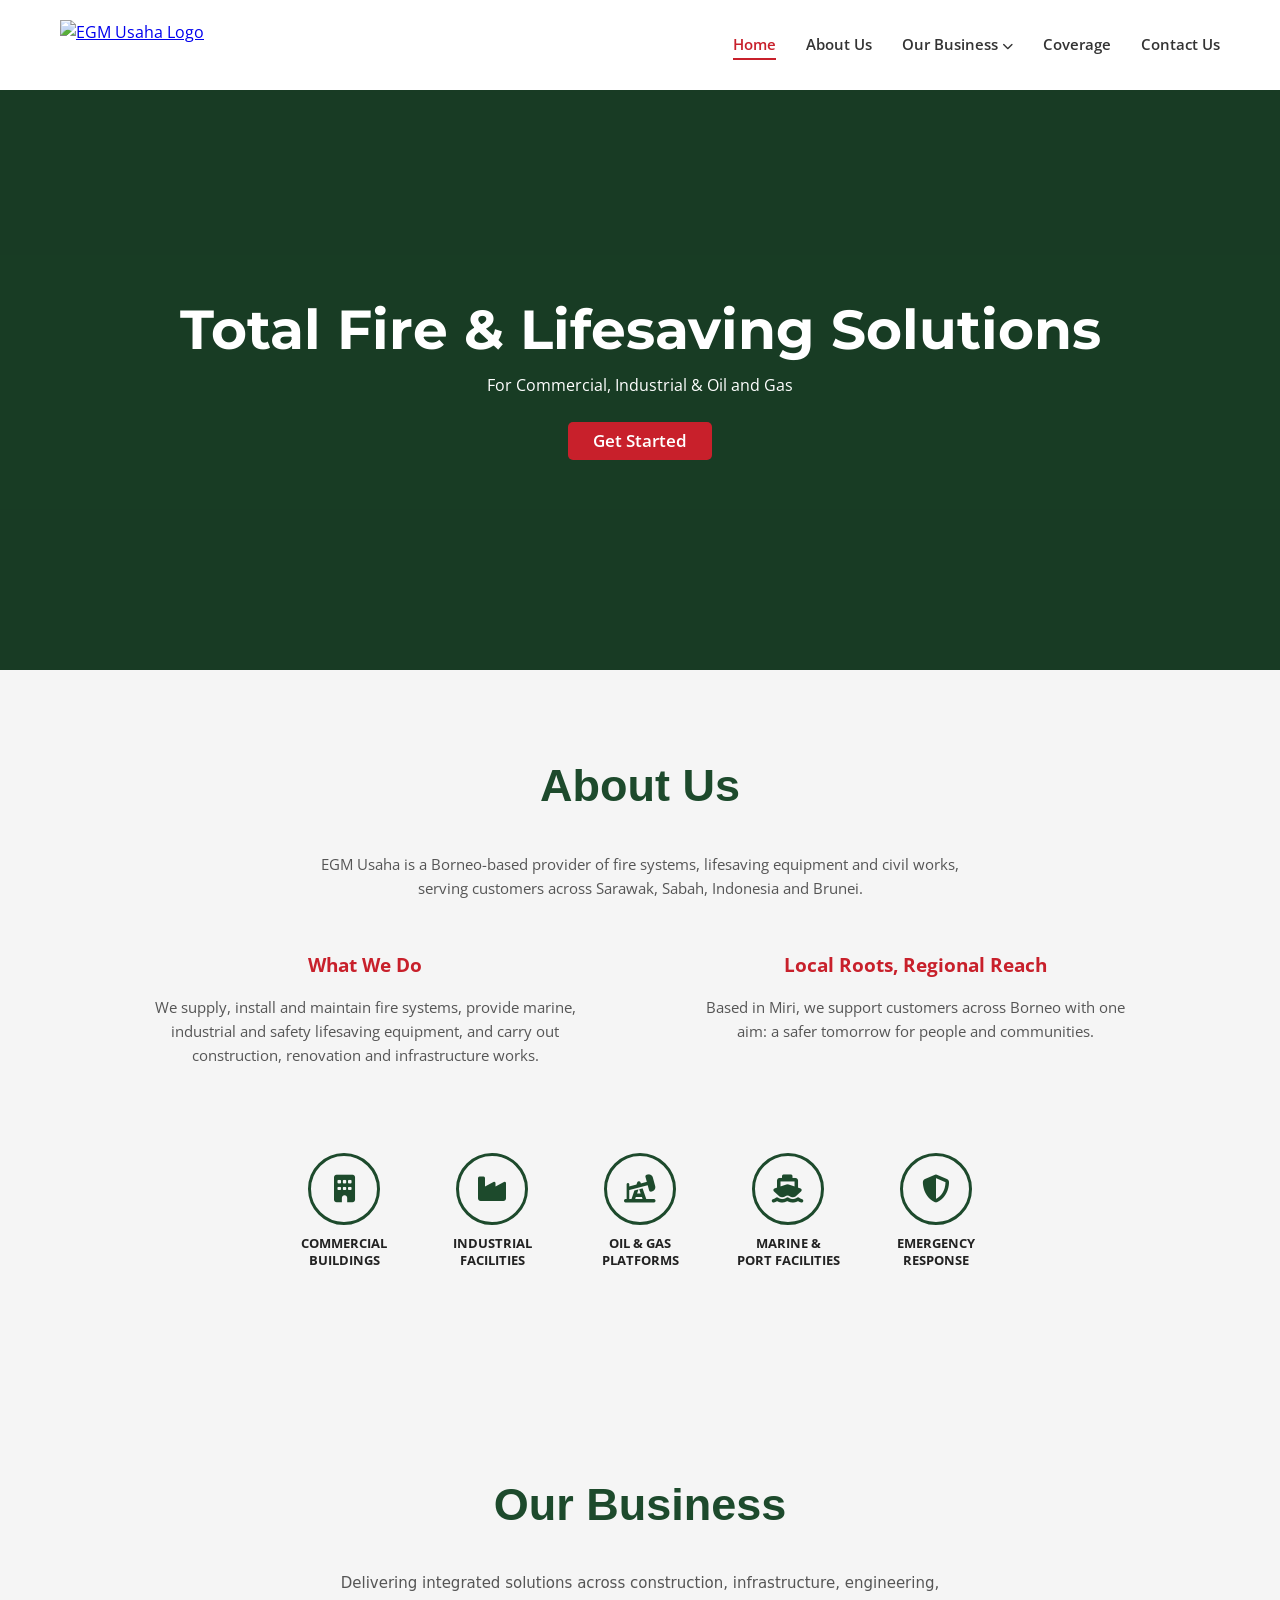
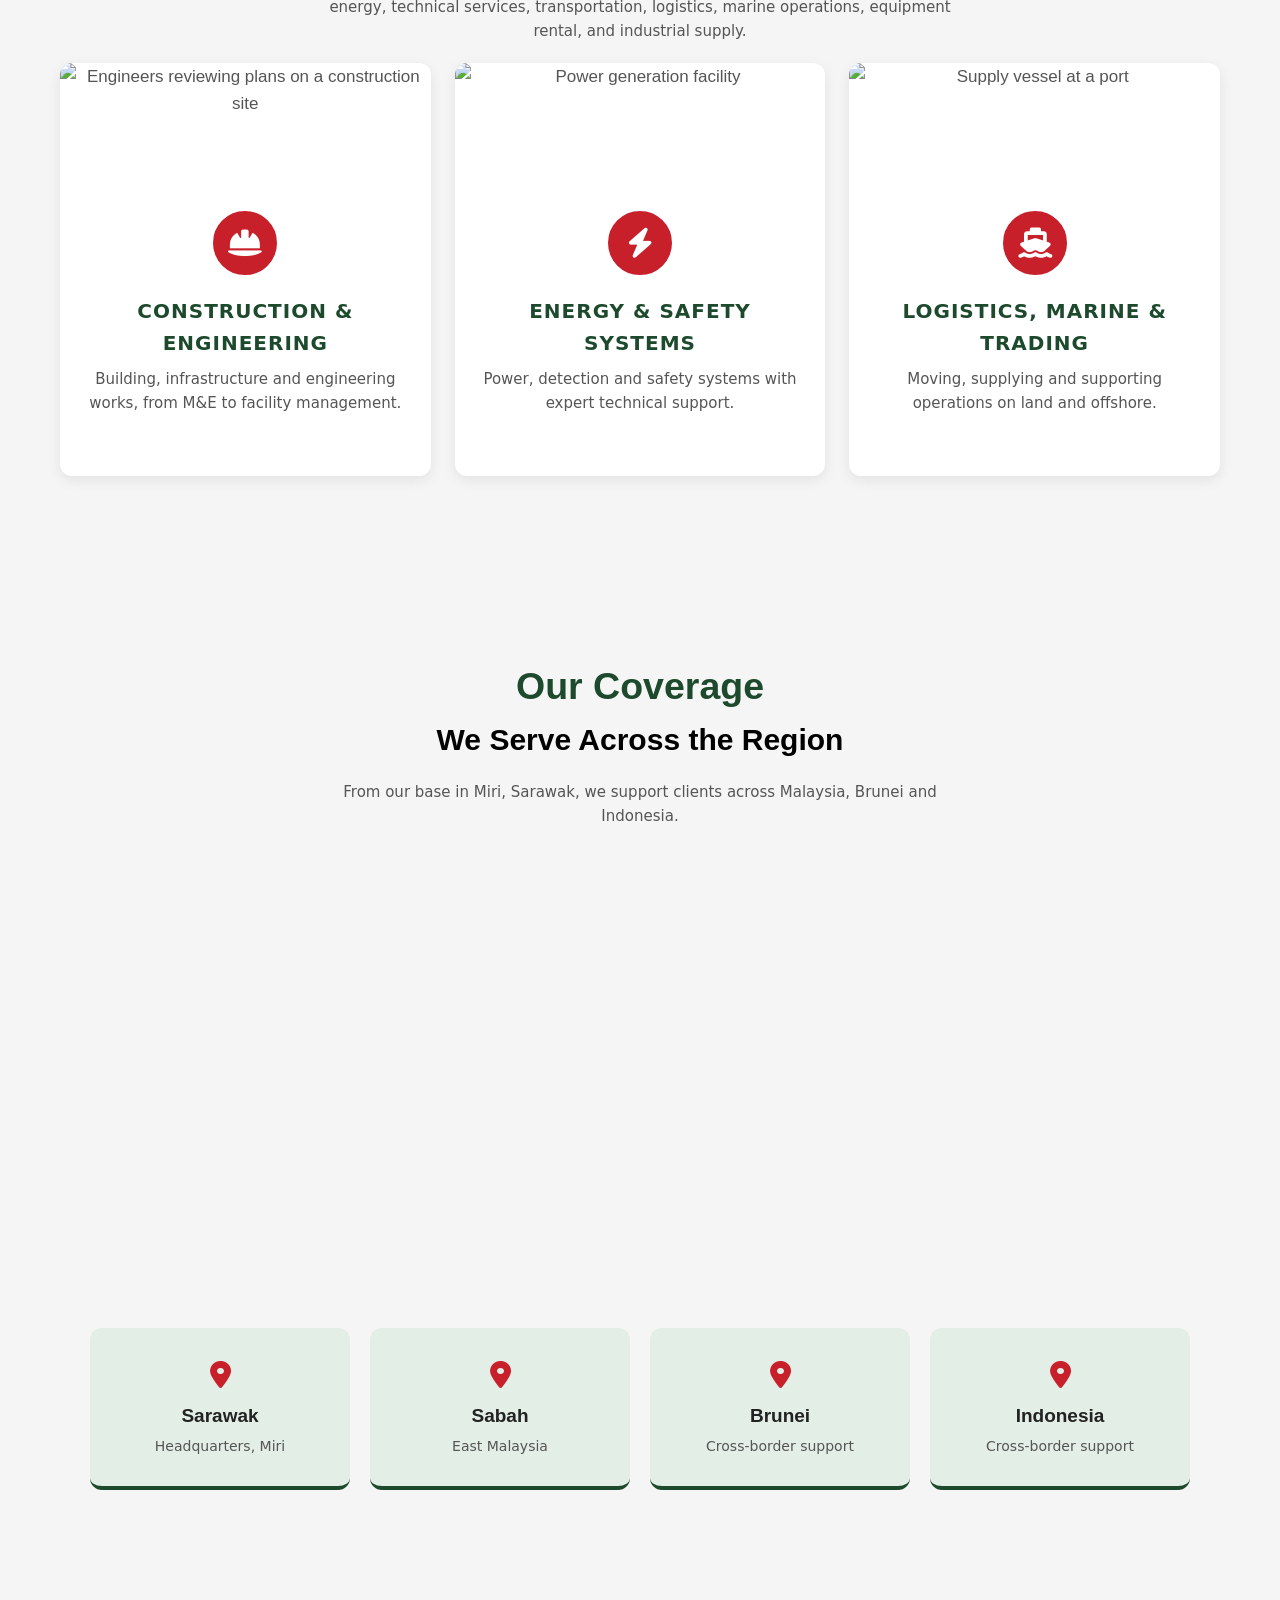
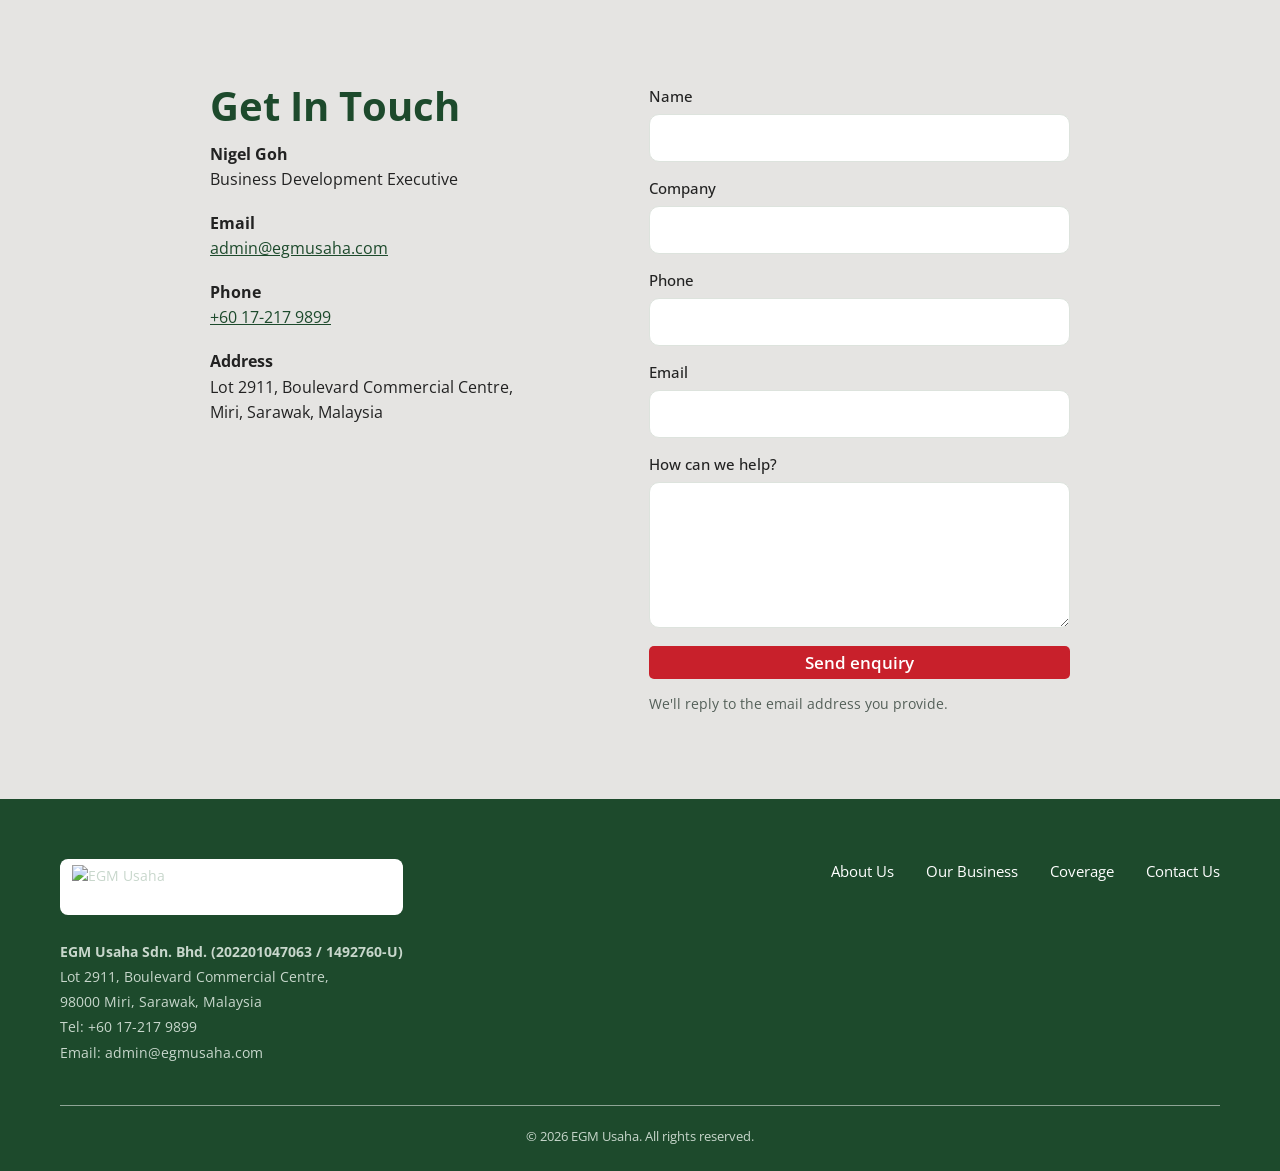
==== index.html @ 4f6adf0a "update website" ====
<!DOCTYPE html>
<html lang="en">
<head>
    <meta charset="UTF-8">
    <meta name="viewport" content="width=device-width, initial-scale=1.0">

    <title> EGM USAHA - YOUR SOLUTION PROVIDER </title>
    <link rel="icon" type="image/png" href="images/favicon.png">

    <meta name="description" content="EGM Usaha is a Miri-based provider of fire systems, lifesaving equipment, construction, energy and marine services across Sarawak, Sabah, Brunei and Indonesia.">
    <meta property="og:type" content="website">
    <meta property="og:url" content="https://egmusaha.com/">
    <meta property="og:title" content="EGM USAHA - YOUR SOLUTION PROVIDER">
    <meta property="og:description" content="EGM Usaha is a Miri-based provider of fire systems, lifesaving equipment, construction, energy and marine services across Sarawak, Sabah, Brunei and Indonesia.">
    <meta property="og:image" content="https://egmusaha.com/images/og-image.png">


    <link rel="stylesheet" href="https://cdnjs.cloudflare.com/ajax/libs/font-awesome/6.5.1/css/all.min.css">
    <link rel="preconnect" href="https://fonts.googleapis.com">
    <link rel="preconnect" href="https://fonts.gstatic.com" crossorigin>
    <link href="https://fonts.googleapis.com/css2?family=Montserrat:wght@600;700;800&family=Open+Sans:wght@400;600&display=swap" rel="stylesheet">

    <link rel="stylesheet" href="https://unpkg.com/leaflet@1.9.4/dist/leaflet.css">
    <link rel="stylesheet" href="css/style.css?v=6">
</head>

<body>

    <!-- Navigation Bar-->
     <header>
        <nav class="navbar">

            <div class="logo">
                <a href="#home">
                    <img src="images/logo_egm_usaha.jpeg" alt="EGM Usaha Logo">
                </a>
            </div>

            <button type="button" class="menu-toggle" aria-label="Open menu"
                    aria-expanded="false" aria-controls="main-menu">
                <i class="fa-solid fa-bars" aria-hidden="true"></i>
            </button>

            <ul class="nav-links" id="main-menu">
                <li><a href="#home">Home</a></li>
                <li><a href="#about">About Us</a></li>
                <li class="has-dropdown">
                    <a href="#business">Our Business<i class="fa-solid fa-chevron-down" aria-hidden="true"></i></a>
                    <ul class="dropdown">
                        <li><a href="pages/construction.html">Construction &amp; Engineering</a></li>
                        <li><a href="pages/safety-system.html">Energy &amp; Safety Systems</a></li>
                        <li><a href="pages/marine.html">Logistics, Marine &amp; Trading</a></li>
                    </ul>
                </li>
                <li><a href="#coverage">Coverage</a></li>
                <li><a href="#contact">Contact Us</a></li>
            </ul>
        </nav>

    </header>

    <section class="hero" id="home">
        <div class="hero-slides">
            <div class="slide active" style="background-image: url('images/hero-1.jpg');"></div>
            <div class="slide" style="background-image: url('images/hero-2.jpg');"></div>
            <div class="slide" style="background-image: url('images/hero-3.png');"></div>
            <div class="slide" style="background-image: url('images/hero-4.jpg');"></div>
        </div>
        <div class="hero-overlay"></div>

        <div class="hero-content">
            <h1>Total Fire & Lifesaving Solutions</h1>
            <p>For Commercial, Industrial & Oil and Gas</p>
            <a href="#about" class="btn">Get Started</a>
        </div>
    </section>

    <!-- About Us Section-->
    <section class="about" id="about">
        <div class="about-container">

            <h1>About Us</h1>

            <p>
                EGM Usaha is a Borneo-based provider of fire systems, lifesaving equipment and civil works, serving customers across Sarawak, Sabah, Indonesia and Brunei.
            </p>

            <div class="about-grid">
                <div class="about-block">
                    <h3>What We Do</h3>
                    <p>We supply, install and maintain fire systems, provide marine, industrial and safety lifesaving equipment, and carry out construction, renovation and infrastructure works.</p>
                </div>

                <div class="about-block">
                    <h3>Local Roots, Regional Reach</h3>
                    <p>Based in Miri, we support customers across Borneo with one aim: a safer tomorrow for people and communities.</p> 
                </div>
            </div>

            
            <ul class="industry-list">
                <li class="industry-item">
                    <span class="industry-icon"><i class="fa-solid fa-building" aria-hidden="true"></i></span>
                    <span>Commercial<br>Buildings</span>
                </li>
                <li class="industry-item">
                    <span class="industry-icon"><i class="fa-solid fa-industry" aria-hidden="true"></i></span>
                    <span>Industrial<br>Facilities</span>
                </li>
                <li class="industry-item">
                    <span class="industry-icon"><i class="fa-solid fa-oil-well" aria-hidden="true"></i></span>
                    <span>Oil &amp; Gas<br>Platforms</span>
                </li>
                <li class="industry-item">
                    <span class="industry-icon"><i class="fa-solid fa-ship" aria-hidden="true"></i></span>
                    <span>Marine &amp;<br>Port Facilities</span>
                </li>
                <li class="industry-item">
                    <span class="industry-icon"><i class="fa-solid fa-shield-halved" aria-hidden="true"></i></span>
                    <span>Emergency<br>Response</span>
                </li>
            </ul>

            

            

        </div>
    </section>

    <!--Business Section-->
    <section class="business" id="business">
        <h1>Our Business</h1>
        <p>Delivering integrated solutions across construction, infrastructure, engineering, energy, technical services, transportation, logistics, marine operations, equipment rental, and industrial supply.</p>

        <div class="business-grid">

            <!--Card 1-->
            <article class="business-card">
                <img src="images/constraction-job.png" alt="Engineers reviewing plans on a construction site" class="business-img">

                <button type="button" class="business-icon bubble-toggle" aria-expanded="false"
                            aria-controls="list-construction" aria-label="Show Construction &amp; Engineering activities">
                    <i class="fa-solid fa-helmet-safety" aria-hidden="true"></i>
                </button>

                <h3>Construction &amp; Engineering</h3>
                <p>Building, infrastructure and engineering works, from M&amp;E to facility management.</p>
                <span class="reveal-hint">Hover for list</span>

                <div class="business-reveal" id="list-construction">
                    <div class="business-reveal-inner">
                        <ul class="business-tags">
                            <li>Construction</li>
                            <li>Infrastructure</li>
                            <li>Engineering</li>
                            <li>Mechanical &amp; Electrical (M&amp;E)</li>
                            <li>Plumbing</li>
                            <li>Air Conditioning</li>
                            <li>Renewable Energy</li>
                            <li>Facility Management</li>
                        </ul>
                        <a href="pages/construction.html" class="more-info-btn">
                            More Info<i class="fa-solid fa-arrow-right" aria-hidden="true"></i>
                        </a>
                    </div>
                </div>
            </article>

            <!--Card 2-->
            <article class="business-card">
                <img src="images/fire-safety.jpeg"  alt="Power generation facility" class="business-img">

                <button type="button" class="business-icon bubble-toggle" aria-expanded="false"
                            aria-controls="list-energy" aria-label="Show Energy &amp; Safety System activities">
                    <i class="fa-solid fa-bolt" aria-hidden="true"></i>
                </button>

                <h3>Energy &amp; Safety Systems</h3>
                <p>Power, detection and safety systems with expert technical support.</p>
                <span class="reveal-hint">Hover for list</span>

                <div class="business-reveal" id="list-energy">
                    <div class="business-reveal-inner">
                        <ul class="business-tags">
                            <li>Energy</li>
                            <li>Power Generation</li>
                            <li>Gas Detection</li>
                            <li>Safety Systems</li>
                            <li>Instrumentation</li>
                            <li>Technical Services</li>
                        </ul>
                        <a href="pages/safety-system.html" class="more-info-btn">
                            More Info<i class="fa-solid fa-arrow-right" aria-hidden="true"></i>
                        </a>
                    </div>
                </div>
            </article>

            <!--Card 3-->
            <article class="business-card">
                <img src="images/marine.jpeg" alt="Supply vessel at a port" class="business-img">

                <button type="button" class="business-icon bubble-toggle" aria-expanded="false"
                            aria-controls="list-logistics" aria-label="Show Logistics, Marine &amp; Trading activities">
                        <i class="fa-solid fa-ship" aria-hidden="true"></i>
                </button>
                
                <h3>Logistics, Marine &amp; Trading</h3>
                <p>Moving, supplying and supporting operations on land and offshore.</p>
                <span class="reveal-hint">Hover for list</span>

                <div class="business-reveal" id="list-logistics">
                    <div class="business-reveal-inner">
                        <ul class="business-tags">
                            <li>Transportation</li>
                            <li>Logistics</li>
                            <li>Offshore</li>
                            <li>Marine</li>
                            <li>Equipment</li>
                            <li>Rental</li>
                            <li>Industrial Supply</li>
                            <li>General Trading</li>
                            <li>Support Services</li>
                        </ul>
                        <a href="pages/marine.html" class="more-info-btn">
                            More Info<i class="fa-solid fa-arrow-right" aria-hidden="true"></i>
                        </a>
                    </div>
                </div>
            </article>
        </div>
    </section>

    <!--Coverage Section-->
    <section class="coverage" id="coverage">
        <div class="coverage-container">

            <h1>Our Coverage</h1>

            <h2>We Serve Across the Region</h2>
            <p class="coverage-intro">
                From our base in Miri, Sarawak, we support clients across Malaysia, Brunei and Indonesia.
            </p>

            <div id="coverage-map" class="coverage-map"></div>

            <ul class="coverage-list">
                <li class="coverage-item">
                    <i class="fa-solid fa-location-dot" aria-hidden="true"></i>
                    <h3>Sarawak</h3>
                    <p>Headquarters, Miri</p>
                </li>
                <li class="coverage-item">
                    <i class="fa-solid fa-location-dot" aria-hidden="true"></i>
                    <h3>Sabah</h3>
                    <p>East Malaysia</p>
                </li>
                <li class="coverage-item">
                    <i class="fa-solid fa-location-dot" aria-hidden="true"></i>
                    <h3>Brunei</h3>
                    <p>Cross-border support</p>
                </li>
                <li class="coverage-item">
                    <i class="fa-solid fa-location-dot" aria-hidden="true"></i>
                    <h3>Indonesia</h3>
                    <p>Cross-border support</p>
                </li>
            </ul>
        </div>
    </section>

    <!--Contact Us section-->
    <section class="contact" id="contact">
        <div class="contact-wrap">

            <div class="contact-info">
                <h2>Get In Touch</h2>

                <p><strong>Nigel Goh</strong>Business Development Executive</p>
                <p><strong>Email</strong><a href="mailto:admin@egmusaha.com">admin@egmusaha.com</a></p>
                <p><strong>Phone</strong><a href="tel: +60172179899">+60 17-217 9899</a></p>
                <p><strong>Address</strong>Lot 2911, Boulevard Commercial Centre,<br>Miri, Sarawak, Malaysia</p>
            </div>

            <form id="contact-form" class="contact-form">

                <!--Web3Forms: sends the enquiry straight to the inbox linked to this key -->
                <input type="hidden" name="access_key" value="PASTE-NEW-KEY HERE">
                <input type="hidden" name="from_name" value="EGM Usaha Website">
                <!--Spam trap: real visitors never see or tick this-->
                <input type="checkbox" name="botcheck" class="hidden" style="display: none;" tabindex="-1" autocomplete="off">

                <label>Name
                    <input type="text" name="name" required>
                </label>
                <label>Company
                    <input type="text" name="company">
                </label>
                <label>Phone
                    <input type="tel" name="phone">
                </label>
                <label>Email
                    <input type="email" name="email" autocomplete="email" required>
                </label>
                <label>How can we help?
                    <textarea name="message" rows="5" required></textarea>
                </label>
                <button type="submit" class="btn">Send enquiry</button>
                <p class="form-note" id="form-status" aria-live="polite">We'll reply to the email address you provide.</p>
            </form>
        </div> 
    </section>

    <!--Footer-->
    <footer class="footer">
        <div class="footer-top">

            <div class="footer-brand">
                <a href="#home" class="footer-logo">
                    <img src="images/logo_egm_usaha.jpeg" alt="EGM Usaha">
                </a>
                <address class="footer-details">
                    <strong>EGM Usaha Sdn. Bhd. (202201047063 / 1492760-U)</strong><br>
                    Lot 2911, Boulevard Commercial Centre,<br>
                    98000 Miri, Sarawak, Malaysia<br>
                    Tel: <a href="tel: +60172179899">+60 17-217 9899</a><br>
                    Email: <a href="mailto:admin@egmusaha.com">admin@egmusaha.com</a>
                </address>
            </div>

            <div class="footer-right">
                <ul class="footer-links">
                    <li><a href="#about">About Us</a></li>
                    <li><a href="#business">Our Business</a></li>
                    <li><a href="#coverage">Coverage</a></li>
                    <li><a href="#contact">Contact Us</a></li>
                </ul>

                <!--<p class="footer-social-title">Stay connected with us:</p>
                <div class="footer-social">
                    <a href="#" aria-label="Facebook"><i class="fa-brands fa-facebook-f"></i></a>
                    <a href="#" aria-label="Instagram"><i class="fa-brands fa-instagram"></i></a>
                </div> -->
            </div>
        </div>

        <div class="footer-bottom">
            <p>&copy; 2026 EGM Usaha. All rights reserved.</p>
        </div>
    </footer>

    <script src="https://unpkg.com/leaflet@1.9.4/dist/leaflet.js"></script>
    <script src="js/script.js?v=12"></script>

</body>

</html>
---- css/style.css ----
:root{
    --green: #1d4a2c;
    --red: #c8202b;
}

@view-transition{
    navigation: auto;
}

@keyframes pageIn{
    from{
        opacity: 0;
        transform: translateY(20px);
    }
    to{
        opacity: 1;
        transform: translateY(0);
    }
}

::view-transition-old(root){
    animation-duration: 0.4s;
}

::view-transition-new(root){
    animation: pageIn 0.5s ease-out;
}

/*Firefox and old browser load*/
@keyframe fadeIn{
    from{ opacity: 0;}
    to{ opacity: 1;}
}

@supports not (view-transition-name: none){
    body{
        animation: fadeIn 0.5s ease-out;
    }
}

html{
    scroll-behavior: smooth;
}

/*General Settings*/
*{
    margin: 0;
    padding: 0;
    box-sizing: border-box;
}


body{
    font-family: "Open Sans", Arial, sans-serif;
    line-height: 1.6;
    background-color: #f5f5f5;
    color: #222;
}

a:focus-visible,
.btn:focus-visible{
    outline: 2px solid var(--green);
    outline-offset: 3px;
}

/* Navigation Bar */
.navbar{
    display: flex;
    justify-content: space-between;
    align-items: center;
    padding: 20px 60px;
    background-color: #ffffff;
}

/* Company Logo */
.logo img{
    height: 50px;
    width: auto;
    display: block;
}

/*header*/
header{
    position: sticky;
    top: 0;
    z-index: 1100;
    transition: box-shadow 0.3s;
}

/* Navigation Links */
.nav-links {
    display: flex;
    flex-wrap: wrap;
    list-style: none;
    gap: 30px;
}

/* Individual Links */
.nav-links a{
    text-decoration: none;
    color: #333333;
    font-size: 15px;
    font-weight: 600;
    transition: color 0.3s;
}

/* Hover Effect */
.nav-links a:hover{
    color: var(--red);
    position: relative;
}

.nav-links a.active::after{
    content: '';
    position: absolute;
    left: 0;
    right: 0;
    bottom: -6px;
    height: 2px;
    background-color: var(--red);
}

.nav-links a.active{
    color: var(--red);
    position: relative;
}

/*hamburger button*/
.menu-toggle{
    display: none;
    width: 44px;
    height: 44px;
    background: none;
    border: none;
    font-size: 26px;
    color: var(--green);
    cursor: pointer;
}

.has-dropdown{
    position: relative;
}
.dropdown{
    list-style: none;
}
.nav-links .dropdown a{
    display: block;
}
.has-dropdown > a i{
    font-size: 11px;
    margin-left: 4px;
    transition: transform 0.3s;
}

/* Desktop: show the list when hovering over "Our Business" */
@media(min-width: 801px){
    .dropdown{
        position: absolute;
        top: 100%;
        left: 50%;
        margin-top: 16px;
        min-width: 260px;
        padding: 8px 0;
        background-color: #ffffff;
        border-top: 3px solid var(--red);
        border-radius: 8px;
        box-shadow: 0 10px 24px rgba(0, 0, 0, 0.12);
        opacity: 0;
        visibility: hidden;
        transform: translate(-50%, 10px);
        transition: opacity 0.25s, transform 0.25s, visibility 0.25s;
    }

    /*Invisble bridge so the list doesn't close with moving the mouse down to it */
    .dropdown::before{
        content: '';
        position: absolute;
        left: 0;
        right: 0;
        top: -20px;
        height: 20px;
    }

    .has-dropdown:hover .dropdown,
    .has-dropdown:focus-within .dropdown{
        opacity: 1;
        visibility: visible;
        transform: translate(-50%, 0);
    }

    .has-dropdown:hover > a i,
    .has-dropdown:focus-within > a i{
        transform: rotate(180deg);
    }

    .nav-links .dropdown a{
        padding: 10px 20px;
        font-size: 14px;
        white-space: nowrap;
    }

    .nav-links .dropdown a:hover{
        background-color: #f4f6f3;
    }
}



/*Hero*/
.hero{
    min-height: 580px;
    background-color: var(--green);
    color: white;
    display: flex;
    flex-direction: column;
    justify-content: center;
    align-items: center;
    text-align: center;
    padding: 50px 20px;
    position: relative;
    overflow: hidden;
}

.hero h1{
    font-family: 'Montserrat',sans-serif;
    font-weight: 700;
    font-size: 55px;
    line-height: 1.1;
    margin-bottom: 12px;
}

.hero-slides,
.slide,
.hero-overlay{
    position: absolute;
    inset: 0;
}

.slide{
    background-size: cover;
    background-position: center;
    opacity: 0;
    transition: opacity 1.2s ease;
}

.slide.active{
    opacity: 1;
}

.hero-overlay{
    background-color: rgba(20, 50, 30, 0.6);
}

.hero-content{
    position: relative;
    z-index: 1;
}

/*animation*/
@keyframes fadeUp{
    from{
        opacity: 0;
        transform: translateY(40px);
    }
    to{
        opacity: 1;
        transform: translateY(0);
    }
}

.hero-content h1,
.hero-content p,
.hero-content .btn{
    opacity: 0;
    animation: fadeUp 0.8s ease-out forwards;
}

.hero-content h1{
    animation-delay: 0.2s;
}

.hero-content p{
    animation-delay: 0.4s;
}

.hero-content .btn{
    animation-delay: 0.8s;
}

/*Button*/
.btn{
    display: inline-block;
    background-color: var(--red);
    color: white;
    padding: 5px 25px;
    border: none;
    border-radius: 5px;
    text-decoration: none;
    margin-top: 24px;
    cursor: pointer;
    font-family: inherit;
    font-size: 17px;
    font-weight: 600;
    white-space: nowrap;
}

.btn:hover{
    background-color: #a8161f;
}

/*Business*/
.business{
    padding: 80px 60px;
    font-family: 'Arial Narrow', Arial, sans-serif;
    text-align: center;
    font-size: 23px;
    color: var(--green);
    
}

.business-grid{
    display: grid;
    grid-template-columns: repeat(3, minmax(0, 1fr));
    gap: 24px;
    align-items: start;
    max-width: 1200px;
    margin: 0 auto;
}

.business-card{
    display: flex;
    flex-direction: column;
    align-items: center;
    position: relative;
    background-color: #ffffff;
    border-radius: 12px;
    padding: 0 24px 32px;
    text-align: center;
    box-shadow: 0 4px 14px rgba(0, 0, 0, 0.08);
    transition:transform 0.3s, box-shadow 0.3s;
    min-height: 0;
    overflow: hidden;
}

.business-card:hover{
    transform: translateY(-6px);
    box-shadow: 0 10px 24px rgba(0, 0, 0, 0.12);
}

.business-icon{
    width: 72px;
    height: 72px;
    border-radius: 50%;
    background-color: var(--red);
    color: #ffffff;
    display: flex;
    align-items: center;
    justify-content: center;
    font-size: 30px;
    margin: 0 auto 18px;
    border: none;
    cursor: pointer;
}

.business-card p{
    font-family: system-ui, Arial, sans-serif;
    font-size: 13px;
    color: #555555;
    flex-grow: 1;
}

.business-card h3{
    color: var(--green);
    font-size: 20px;
    text-transform: uppercase;
    letter-spacing: 1px;
    margin-bottom: 8px;
    font-family: system-ui, Arial, sans-serif;
}

.business-grid .business-card{
    font-size: 17px;
    color: #555555;
    margin-left: auto;
    margin-right: auto;
    margin-bottom: 20px;
    max-width: 650px;
}

.business h2{
    color: var(--green);
    font-size: 36px;
    text-align: center;
    margin-bottom: 20px;
    position: relative;
    top: -20px;
}

.business p{
    font-size: 15px;
    color: #555555;
    margin-left: auto;
    margin-right: auto;
    margin-bottom: 0;
    max-width: 650px;
    font-family: system-ui, Arial, sans-serif;
    margin-bottom: 20px;
}

.about h2,
.business h2{
    color: var(--green);
    font-size: 36px;
    margin-bottom: 20px;
}

.business-icon{
    transition: transform 0.3s;
    position: relative;
    margin: -36px auto 16px;
    border: 4px solid #ffffff;
}

.business-card:hover .business-icon{
    transform: rotate(-10deg) scale(1.08);
}

.business-more{
    margin-top: 18px;
}

.business-more summary{
    display: inline-block;
    list-style: none;
    cursor: pointer;
    color: var(--red);
    font-weight: 600;
    border: 2px solid var(--red);
    border-radius: 999px;
    padding: 8px 20px;
    transition: background-color 0.3s, color 0.3s;
}

.business-more summary::-webkit-details-marker{
    display: none;
}

.business-more summary:hover,
.business-more[open] summary{
    background-color: var(--red);
    color: #ffffff;
}

.business-tags{
    list-style: none;
    display: flex;
    flex-wrap: wrap;
    justify-content: center;
    gap: 8px;
    margin-top: 18px;
}

.business-tags li{
    background-color: #f4f6f3;
    border: 1px solid #dde3dd;
    border-radius: 999px;
    padding: 6px 12px;
    font-size: 13px;
    color: #333333;
}

.less-text{
    display: none;
}

.business-more[open] .less-text{
    display: inline;
}

.business-more[open] .more-text{
    display: none;
}

.reveal-hint{
    display: none;
    padding: 4px 14px;
    border-radius: 999px;
    background-color: #f4f6f3;
    font-size: 13px;
    font-weight: 600;
    color: #555555;
    margin-top: 12px;
}

.business-reveal{
    display: grid;
    grid-template-rows: 1cqh;
    opacity: 1;
    transition: grid-template-rows 0.4s ease, opacity 0.3s ease;
}

.business-reveal-inner{
    overflow: hidden;
}

.business-card:hover .business-reveal,
.business-card:focus-within .business-reveal,
.business-card.bubble-open .business-reveal{
    grid-template-rows: 1fr;
    opacity: 1;
}

.business-list{
    list-style: none;
    margin: 16px 0;
    line-height: 1.9;
    color: #222222;
}

.business-img{
    display: block;
    width: calc(100% + 48px);
    height: 180px;
    margin: 0 -24px;
    object-fit: cover;
    transition: transform 0.5s;
}

.business-card:hover .business-img{
    transform: scale(1.05);
}

.more-info-btn{
    display: inline-flex;
    align-items: center;
    gap: 10px;
    font-family: inherit;
    padding: 8px 20px;
    margin-bottom: 4px;
    border-radius: 999px;
    background-color: #e3eee6;
    color: var(--green);
    font-weight: 600;
    text-decoration: none;
    margin-top: 16px;
    font-size: 14px;
    transition: color 0.3s;
}

more-info-btn i{
    transition: transform 0.3s;
}

.more-info-btn:hover{
    background-color: var(--green);
    color: #ffffff;
    font-family: inherit;
}

.more-info-btn:hover i{
    transform: translateX(5px);
}

/*Coverage Section*/
.coverage{
    background-color: #f5f5f5;
    padding: 80px 60px;
    text-align: center;
    color: var(--green);
    font-family: 'Arial Narrow', Arial, sans-serif;
    font-size: 25px;
    margin-bottom: 30px;
}


.coverage-container{
    max-width: 1100px;
    margin: 0 auto;
}

.coverage h2{
    color: black;
    font-size: 30px;
    font-weight: 600;
    margin-bottom: 16px;
    font-family: 'Arial Narrow', Arial, sans-serif;
}

.coverage-intro{
    max-width: 650px;
    margin: 0 auto 40px;
    font-size: 15px;
    color: #555555;
    font-family: system-ui, Arial, sans-serif;
}

.coverage-list{
    list-style: none;
    display: grid;
    grid-template-columns: repeat(auto-fit, minmax(180px, 1fr));
    gap: 20px;
}

.coverage-item{
    background-color: #e3eee6;
    border-radius: 12px;
    border-bottom: 4px solid var(--green);
    padding: 28px 16px;
    transition: transform 0.3s;
}

.coverage-item:hover{
    transform: translateY(-6px);
}

.coverage-item i{
    font-size: 28px;
    color: var(--red);
    margin-bottom: 12px;
}

.coverage-item h3{
    font-size: 19px;
    color: #222222;
    margin-bottom: 4px;
}

.coverage-item p{
    font-family: system-ui, Arial, sans-serif;
    font-size: 14px;
    color: #555555;
}

.coverage-map{
    height: 420px;
    border-radius: 12px;
    margin-bottom: 40px;
    z-index: 0;
}

.coverage-map .leaflet-tile-pane{
    filter: grayscale(0.5);
}

.coverage-map .map-pin i{
    font-size: 44px;
    color: var(--red);
    filter: drop-shadow(0 2px 2px rgba(0, 0, 0, 0.35));
}

.coverage-map .map-label{
    background: transparent;
    border: none;
    box-shadow: none;
    padding: 0 2px 2px;
    border-bottom: 1.5px solid #222222;
    border-radius: 0;
    font-size: 15px;
    font-weight: 700;
    color: #222222;
}

.coverage-map .map-label::before{
    display:none;
}

/*Headquaters card*/
.coverage-hq i,
.coverage-hq h3,
.coverage-hq p{
    color: #ffffff;
}

/*About Section*/
#about,
#services,
#coverage,
#contact{
    scroll-margin-top: 90px;
}

.about{
    background-color: #f5f5f5;
    padding: 80px 60px;
    text-align: center;
}

.about-container{
    max-width: 1100px;
    margin: 0 auto;
}

.section-label{
    color: var(--red);
    font-size: 14px;
    font-weight: bold;
    letter-spacing: 2px;
    margin-bottom: 10px;
}

.about h1, .about h2, .business h1{
    color: var(--green);
    font-size: 45px;
    font-family: 'Arial Narrow', Arial, sans-serif;
    margin-bottom: 30px;
}

.about p{
    font-size: 15px;
    color: #555555;
    margin-left: auto;
    margin-right: auto;
    margin-bottom: 50px;
    max-width: 650px;
}

.about .about-intro{
    max-width: 700px;
    margin: 24px auto 60px;
}

.about-grid{
    display: grid;
    grid-template-columns: 1fr 1fr;
    gap: 100px;
    max-width: 1000px;
    margin: 0 auto;
}

.about-block h3{
    color: var(--red);
    margin-bottom: 15px;
}

/*icon*/
.industry-list{
    list-style: none;
    display: flex;
    flex-wrap: wrap;
    justify-content: center;
    gap: 28px;
    max-width: 800px;
    margin: 36px auto 40px;
}

.industry-item{
    display: flex;
    flex-direction: column;
    align-items: center;
    gap: 10px;
    width: 120px;
    font-size: 13px;
    font-weight: 700;
    line-height: 1.3;
    text-transform: uppercase;
    text-align: center;
    color: #222222;
}

.industry-icon{
    width: 72px;
    height: 72px;
    border: 3px solid var(--green);
    border-radius: 50%;
    display: flex;
    align-items: center;
    justify-content: center;
    font-size: 28px;
    color: var(--green);
    transition: background-color 0.3s, color 0.3s;
}

.industry-item:hover .industry-icon{
    background-color: var(--green);
    color: white;
}

/*Business page*/
.page-hero{
    position: relative;
    min-height: 70vh;
    display: flex;
    align-items: center;
    background-size: cover;
    background-position: center;
    color: #ffffff;
}

.page-hero-overlay{
    position: absolute;
    inset: 0;
    background-color: rgba(0, 0, 0, 0.35);
}

.page-hero-content{
    position: relative;
    z-index: 1;
    width: 100%;
    max-width: 1200px;
    margin: 0 auto;
    padding: 0 40px;
}

.page-hero h1{
    font-family: 'Montserrat', sans-serif;
    font-size: 64px;
    font-weight: 500;
    line-height: 1.1;
    color: #ffffff;
    animation: fadeUp 0.8s ease-out both;
}

.page-section{
    padding: 72px 20px;
}

.page-section-alt{
    background-color: #f4f6f3;
}

.page-container{
    max-width: 1100px;
    margin: 0 auto;
}

.page-container.narrow{
    max-width: 760px;
    text-align: center;
}

.page-section h2{
    color: var(--green);
    font-size: 32px;
    text-align: center;
    margin-bottom: 16px;
}

.section-intro{
    font-size: 17px;
    line-height: 1.7;
    color: #555555;
}

.feature-grid{
    display: grid;
    grid-template-columns: repeat(auto-fit, minmax(240px, 1fr));
    gap: 20px;
    margin-top: 32px;
}

.feature-card{
    background-color: #ffffff;
    border-radius: 12px;
    padding: 28px 24px;
    box-shadow: 0 4px 14px rgba(0, 0, 0, 0.06);
    transition: transform 0.3s;
}

.feature-card:hover{
    transform: translateY(-4px);
}

.feature-card i{
    width: 52px;
    height: 52px;
    border-radius: 50%;
    background-color: #fdf1f2;
    color: var(--red);
    display: flex;
    align-items: center;
    justify-content: center;
    font-size: 22px;
    margin-bottom: 14px;
}

.feature-card h3{
    font-size: 18px;
    color: #222222;
    margin-bottom: 6px;
}

.feature-card p{
    font-size: 15px;
    color: #555555;
}


/*Contact*/
.contact{
    background-color: #e5e4e2;
    padding: 84px 60px;
    text-align: left;
}

.contact-wrap{
    display: grid;
    grid-template-columns: 1fr 1.1fr;
    gap: 56px;
    max-width: 860px;
    margin: 0 auto;
}

.contact-info h2{
    font-size: 40px;
    line-height: 1.1;
    margin-bottom: 14px;
    color: var(--green);
}

.contact-lead{
    color: #546059;
    font-size: 19px;
    margin-bottom: 28px;
}

.contact-info strong{
    display: block;
}

.contact-info a{
    color: var(--green);
}

.contact-info p{
    margin-bottom: 18px;
}

/*Form*/
.contact-form{
    display: grid;
    gap: 14px;
}

.contact-form label{
    display: grid;
    gap: 6px;
    font-size: 15px;
    font-weight: 500;
}

input,
textarea {
    width: 100%;
    padding: 12px 14px;
    border: 1px solid #dde3dd;
    border-radius: 10px;
    font: inherit;
    background-color: white;
}

input{
    height: 48px;
}

textarea{
    min-height: 130px;
    resize: vertical;
}

input:focus,
textarea:focus{
    outline: 2px solid var(--green);
    outline-offset: 1px;
}

.contact-form .btn{
    width: 100%;
    margin-top: 4px;
}

.form-note{
    font-size: 14px;
    color: #546059;
}

/*Footer*/
.footer{
    background-color: var(--green);
    color: #c8d7cc;
    padding: 60px 60px 24px;
    font-size: 14px;
}

.footer-top{
    max-width: 1200px;
    margin: 0 auto;
    display: flex;
    flex-wrap: wrap;
    justify-content: space-between;
    gap: 40px;
}

.footer-logo img{
    display: block;
    height: 56px;
    width: auto;
    background-color: #ffffff;
    padding: 6px 12px;
    border-radius: 8px;
    margin-bottom: 24px;
}

.footer-details{
    font-style: normal;
    line-height: 1.8;
}

.footer a{
    color: #c8d7cc;
    text-decoration: none;
    transition: color 0.3s;
}

.footer-right{
    display: flex;
    flex-direction: column;
    align-items: flex-end;
    gap: 20px;
}

.footer-links{
    list-style: none;
    display: flex;
    flex-wrap: wrap;
    gap: 12px 32px;
    font-size: 15px;
}

.footer-links a{
    color: #ffffff;
}

.footer-social-title{
    color: #ffffff;
    font-size: 15px;
}

.footer-social{
    display: flex;
    gap: 12px;
}

.footer-social a{
    width: 38px;
    height: 38px;
    border-radius: 50%;
    background-color: var(--red);
    color: #ffffff;
    display: flex;
    align-items: center;
    justify-content: center;
    font-size: 16px;
    transition: transform 0.3s, background-color 0.3s, color 0.3s;
}

.footer-social a:hover{
    background-color: #ffffff;
    color: var(--red);
    transform: translateY(-3px);
}

.footer-bottom{
    max-width: 1200px;
    margin: 40px auto 0;
    padding-top: 20px;
    border-top: 1px solid rgba(255, 255, 255, 0.5);
    font-size: 13px;
    text-align: center;
}

.footer img{
    max-height: 56px;
    width: auto;
}

@media(max-width: 800px){
    .navbar{ 
        flex-direction: row;
        position: relative;
        padding: 12px 20px; 
    }
    .menu-toggle{
        display: flex;
        align-items: center;
        justify-content: center;
    }
    

    .nav-links{ 
        display: flex;
        visibility: hidden;
        opacity: 0;
        transform: translateY(-10px);
        transition: opacity 0.25s, transform 0.25s, visibility 0.25s;
        position: absolute;
        top: 100%;
        left: 0;
        right: 0;
        flex-direction: column;
        gap: 0; 
        background-color: #ffffff;
        box-shadow: 0 8px 16px rgba(0, 0, 0, 0.1);
        padding: 8px 0;
    }
    .navbar.nav-open .nav-links{
        visibility: visible;
        opacity: 1;
        transform: translateY(0);
    }
    .nav-links a{
        display: flex;
        justify-content: space-between;
        align-items: center;
        padding: 16px 24px;
        font-size: 16px;
        font-weight: 600;
    }
    .navlinks li{
        border-bottom: 1px solid #eef1ee;
    }
    .navlinks li:last-child{
        border-bottom: none;
    }
    .navlinks a::after{
        content: '>';
        position: static;
        height: auto;
        background: none;
        font-size: 22px;
        color: #9aa59e;
    }
    .navlinks a.active{
        background-color: #fdf1f2;
        border-left: 4px solid var(--red);
        padding-left: 20px;
    }
    .navlinks a.active::after{
        color: var(--red);
    }
    .page-hero{ min-height: 50vh; }
    .page-hero h1{ font-size: 40px; }
    .page-hero-content{ padding: 0 20px; }
    .hero{ min-height: 380px; }
    .hero h1{font-size: 40px; }
    .business, .about{ padding: 60px 20px; }
    .business-grid, .about-grid{ grid-template-columns: 1fr; }
    .contact{ padding: 60px 20px; }
    .contact-wrap{ grid-template-columns: 1fr; gap: 34px; }
    .contact-info h2{font-size: 32px; }
    .footer{ padding: 30px 20px;}
    .coverage{ padding: 60px 20px;}
    .coverage h2{ font-size: 28px;}
    .coverage-map{ height: 300px;}
    ::view-transition-old(root),
    ::view-transition-new(root){
        animation: none;
    }

    body{
        animation: none;
    }
    .coverage-map .map-pin i{
        font-size: 30px;
    }

    .coverage-map .map-label{
        font-size: 12px;
    }
    .coverage-map .leaflet-tile-pane{
        filter: none;
    }
}

/*Phone: show the business as an indented list inside the menu*/
@media(max-width: 800px){
    .has-dropdown > a i{
        display: none;
    }

    .dropdown{
        background-color: #f7f9f7;
    }

    .nav-links .dropdown a{
        padding: 12px 24px 12px 44px;
        font-size: 14px;
        font-weight: 400;
    }
}
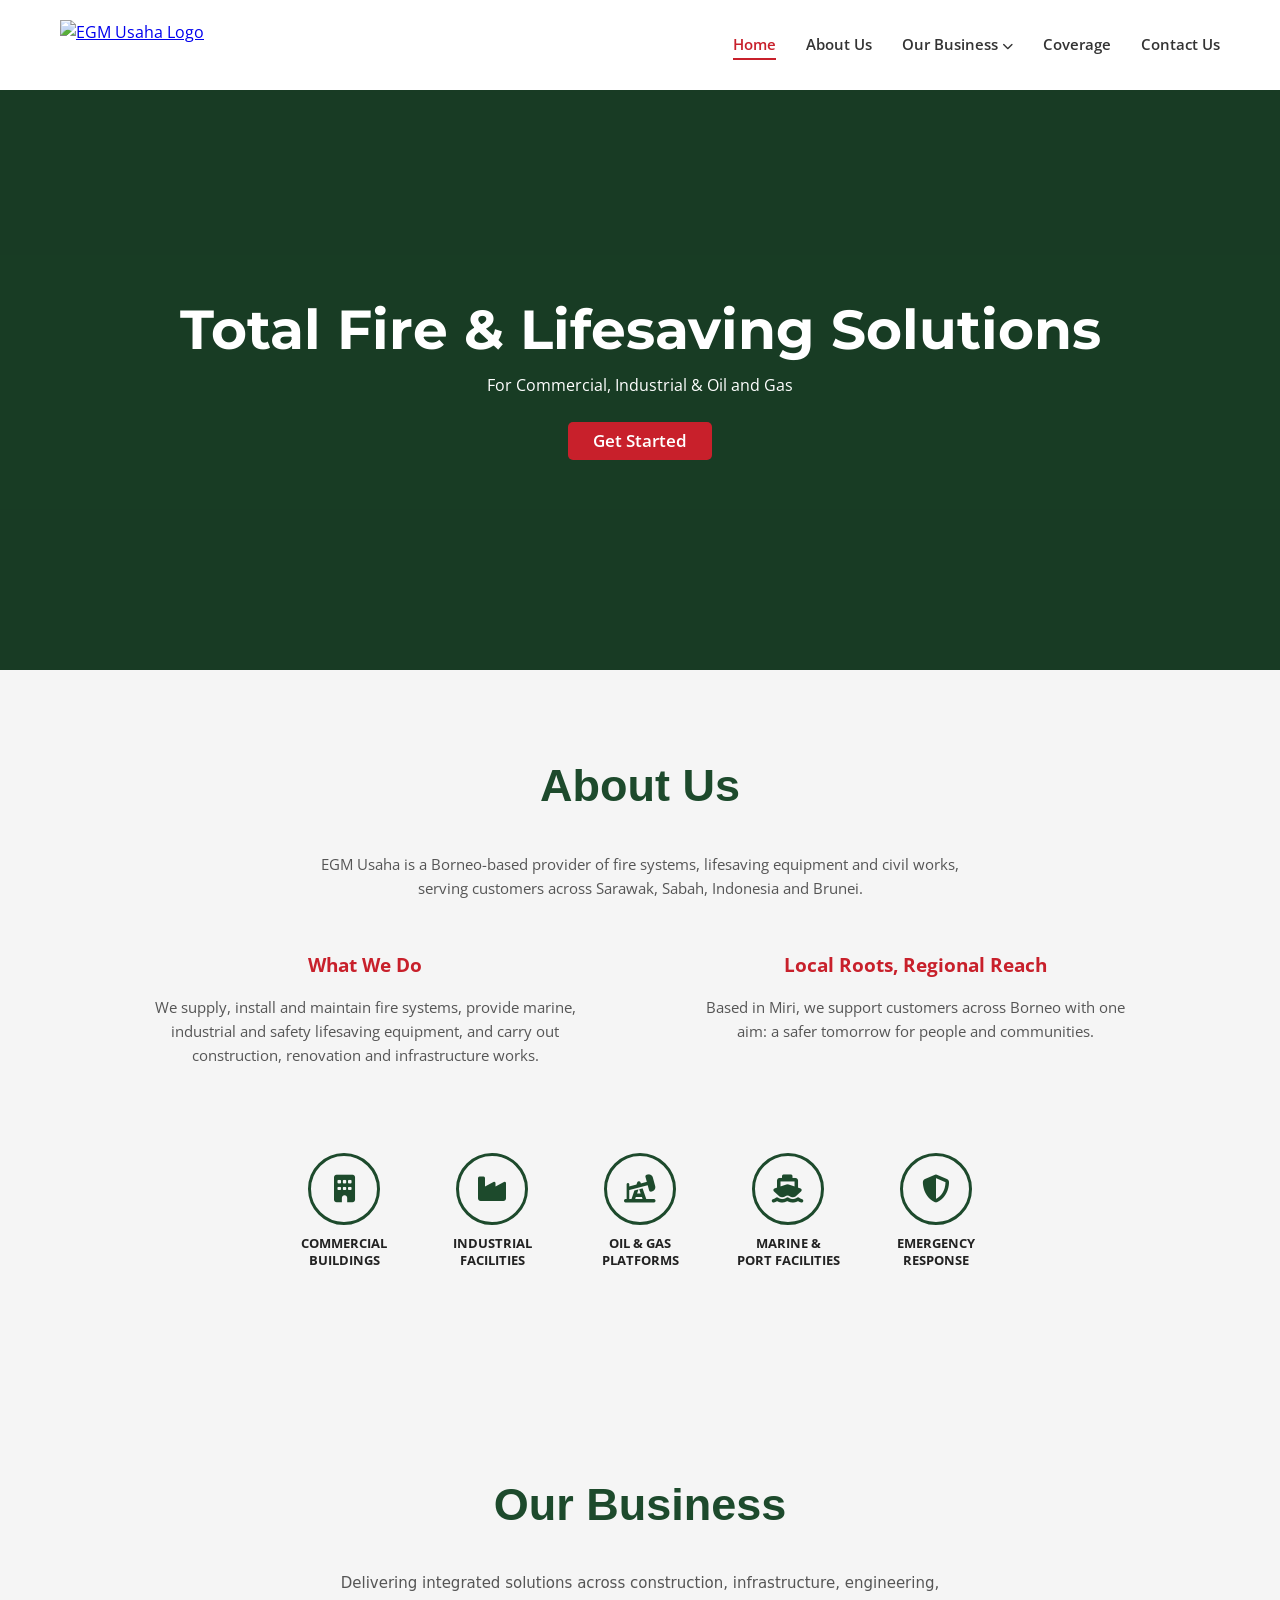
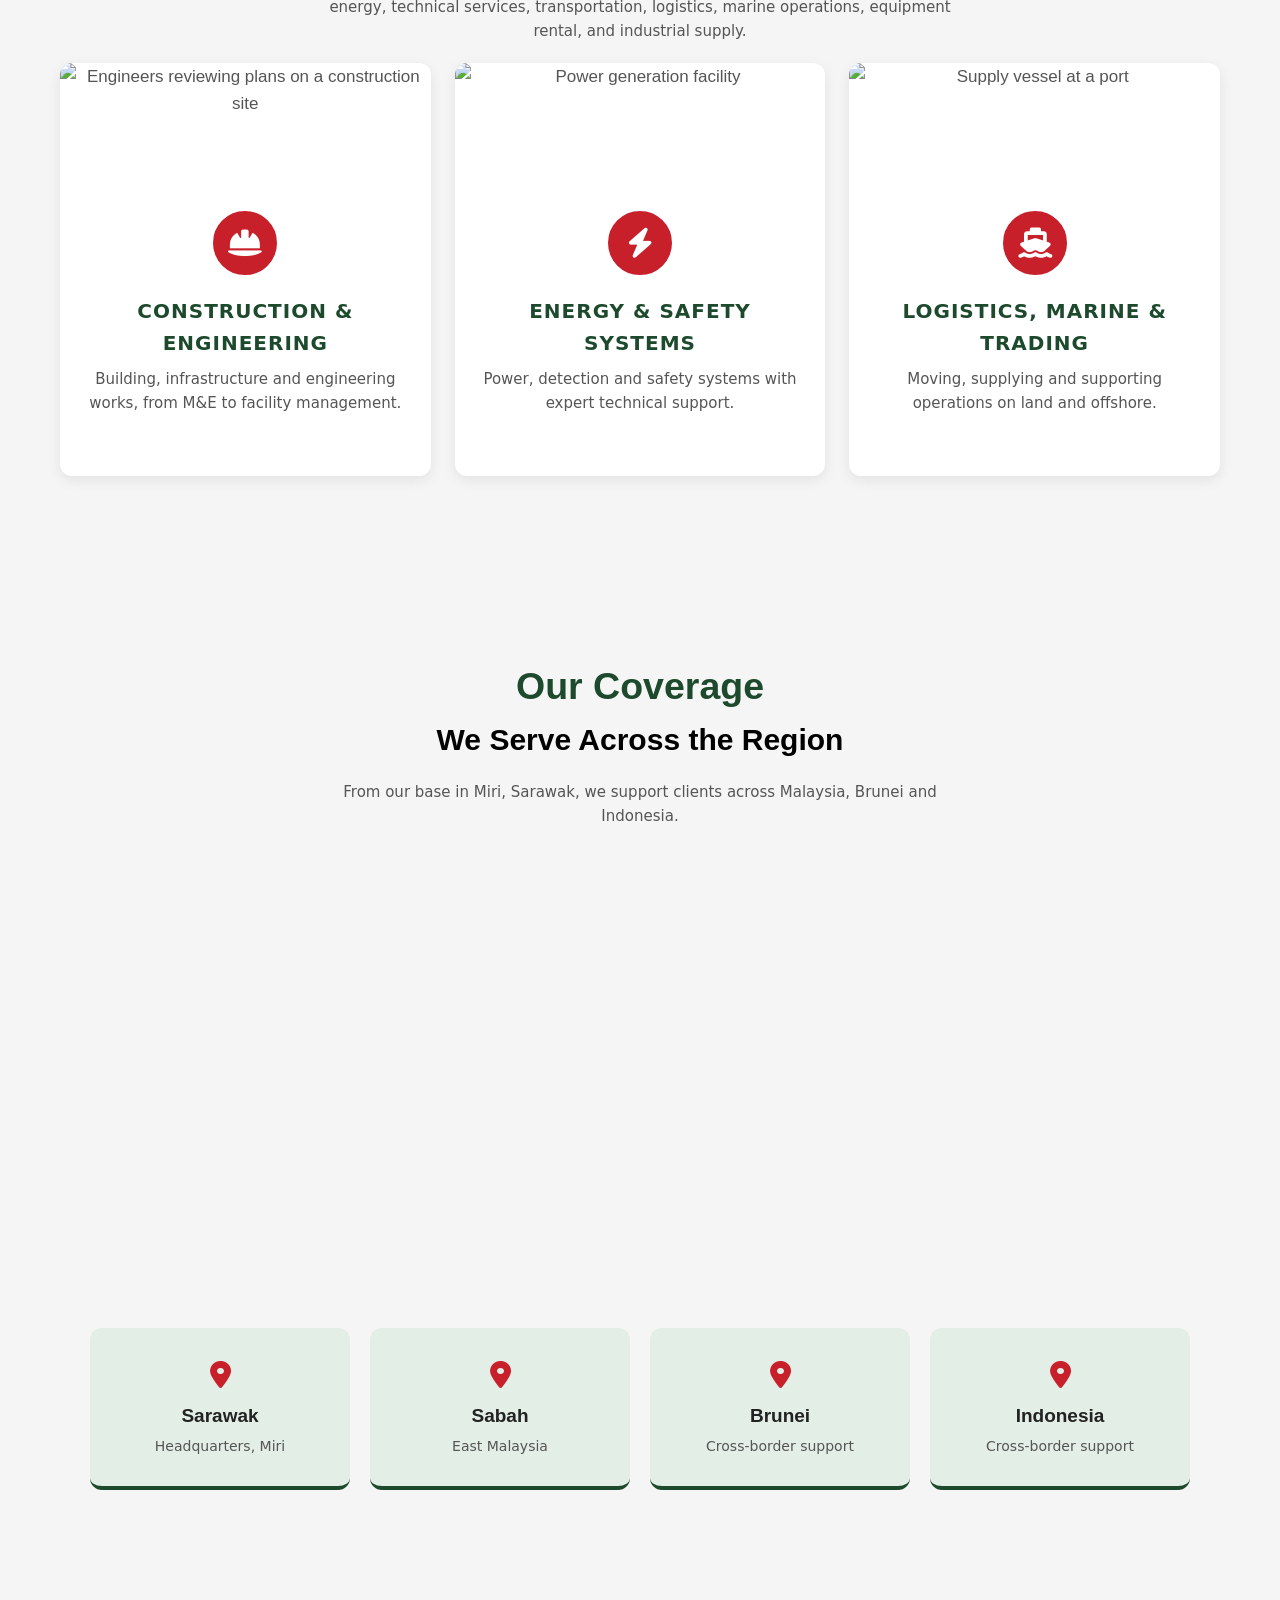
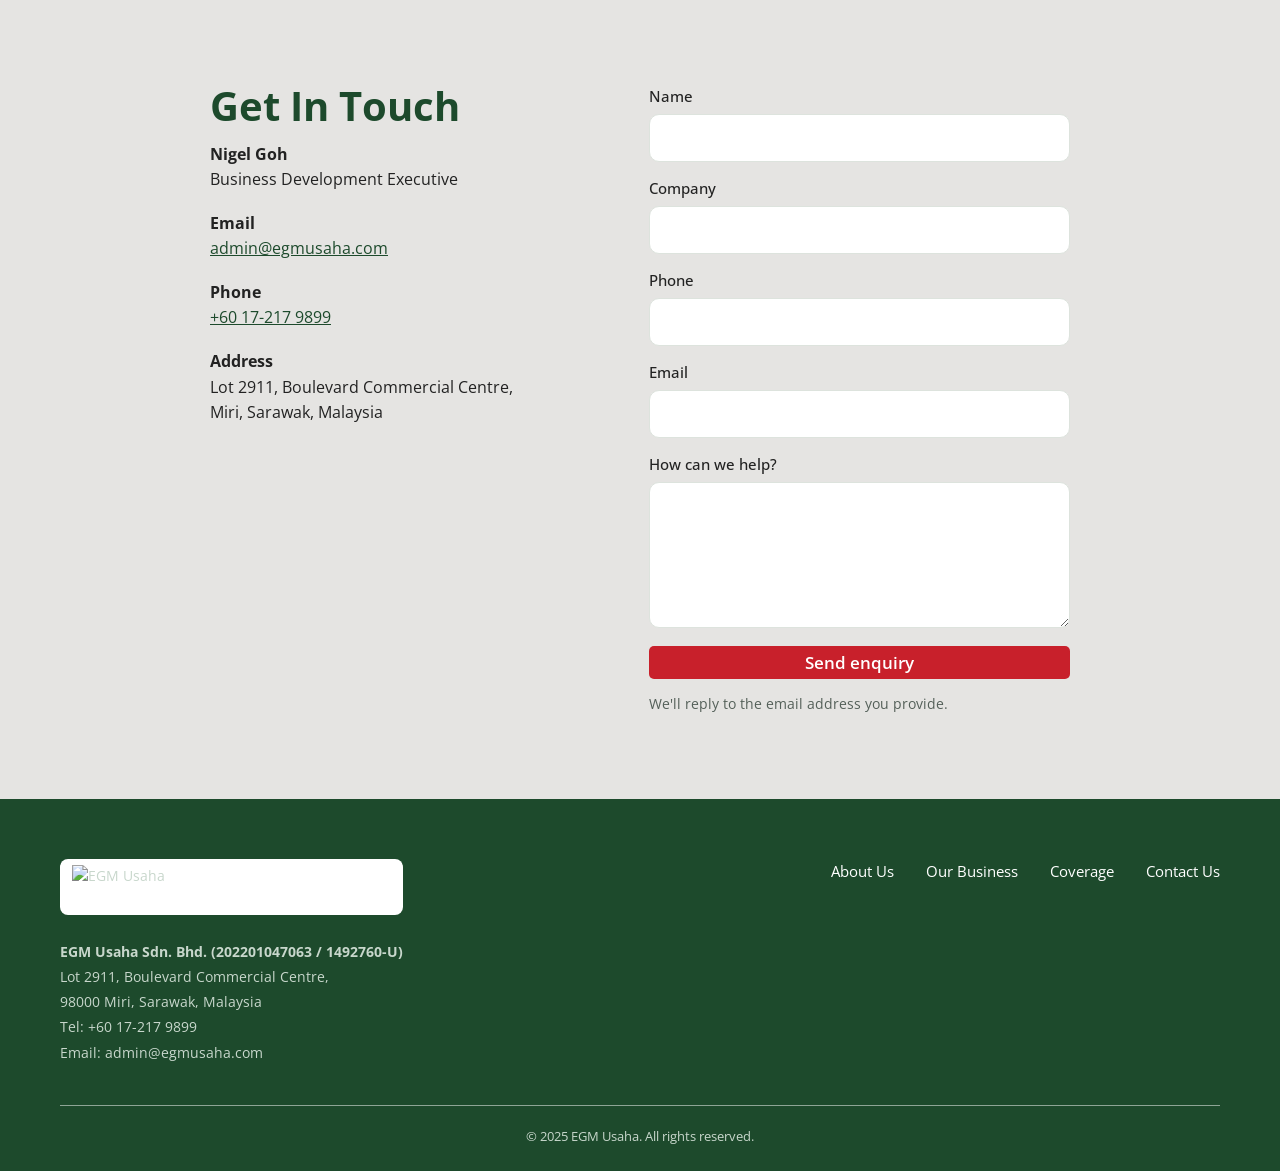
==== commit a8b59959: "update website" ====
--- a/index.html
+++ b/index.html
@@ -346,7 +346,7 @@
         </div>
 
         <div class="footer-bottom">
-            <p>&copy; 2026 EGM Usaha. All rights reserved.</p>
+            <p>&copy; 2025 EGM Usaha. All rights reserved.</p>
         </div>
     </footer>
 
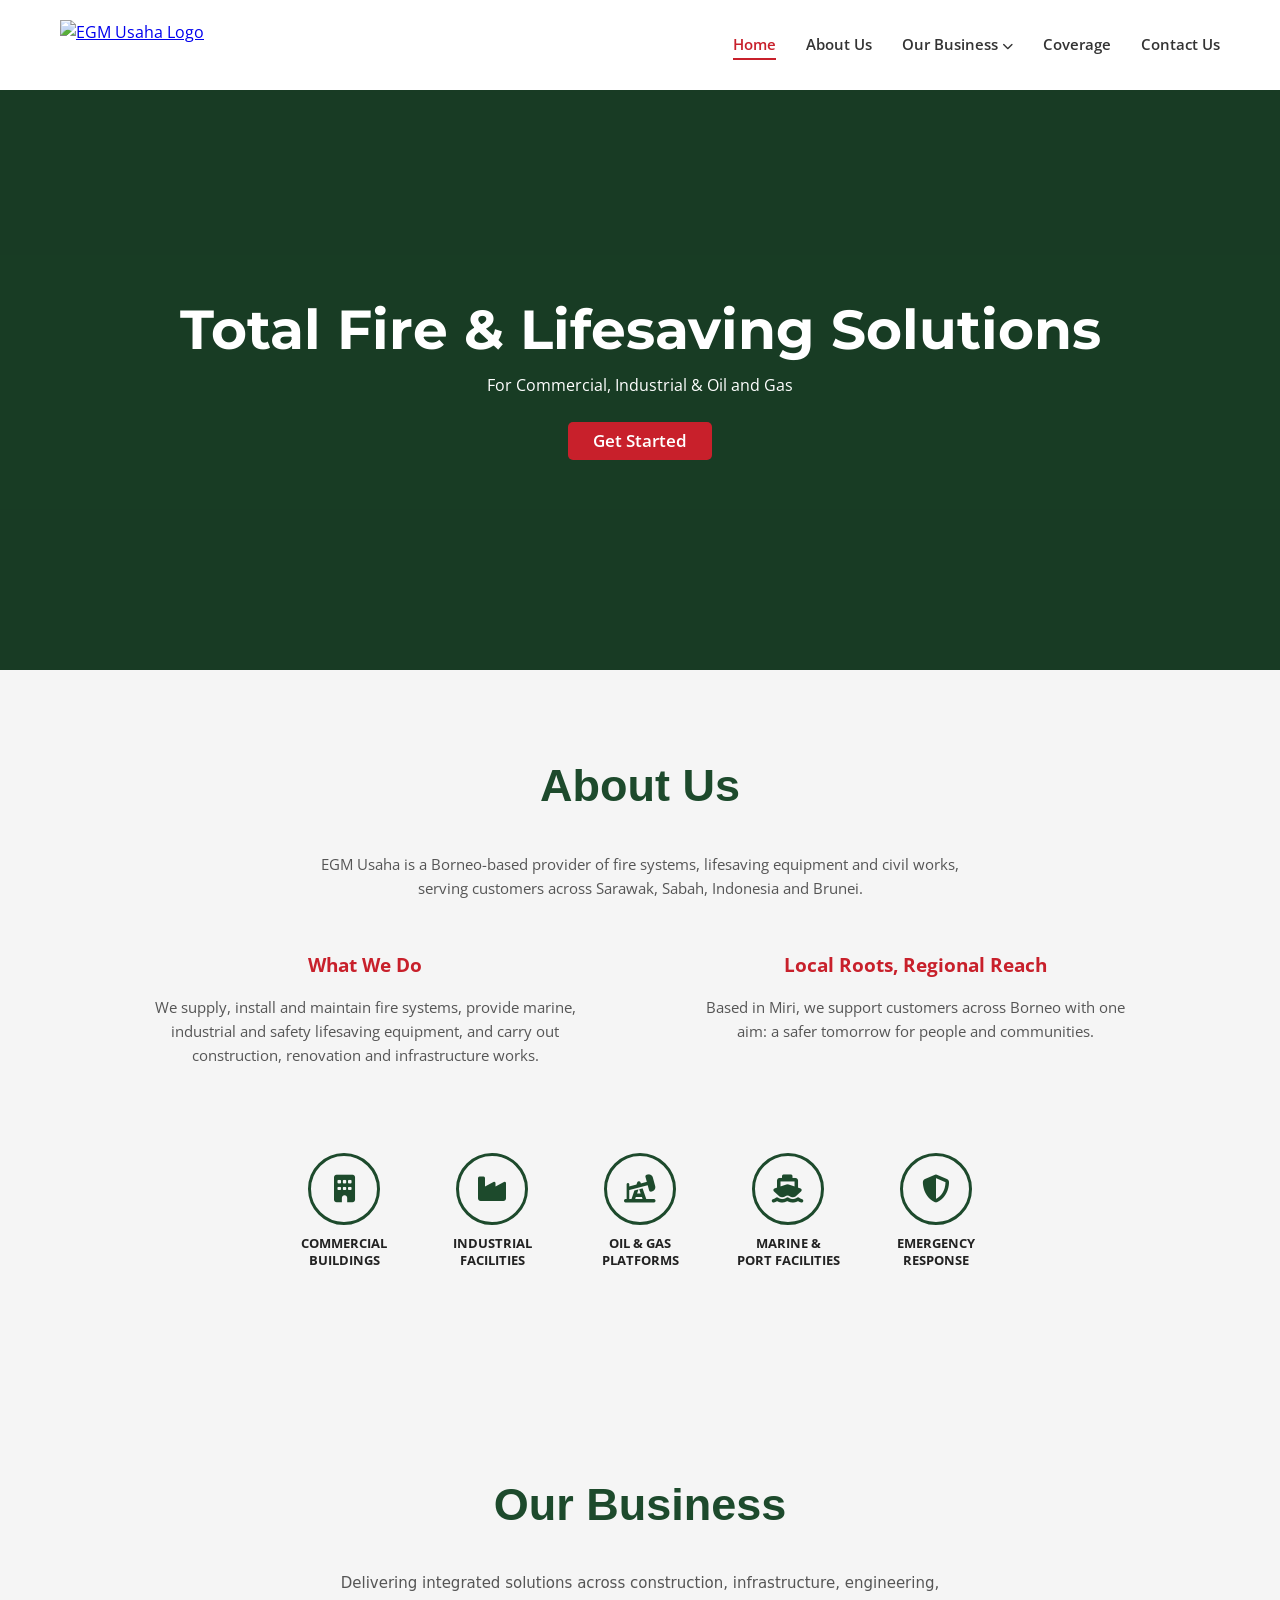
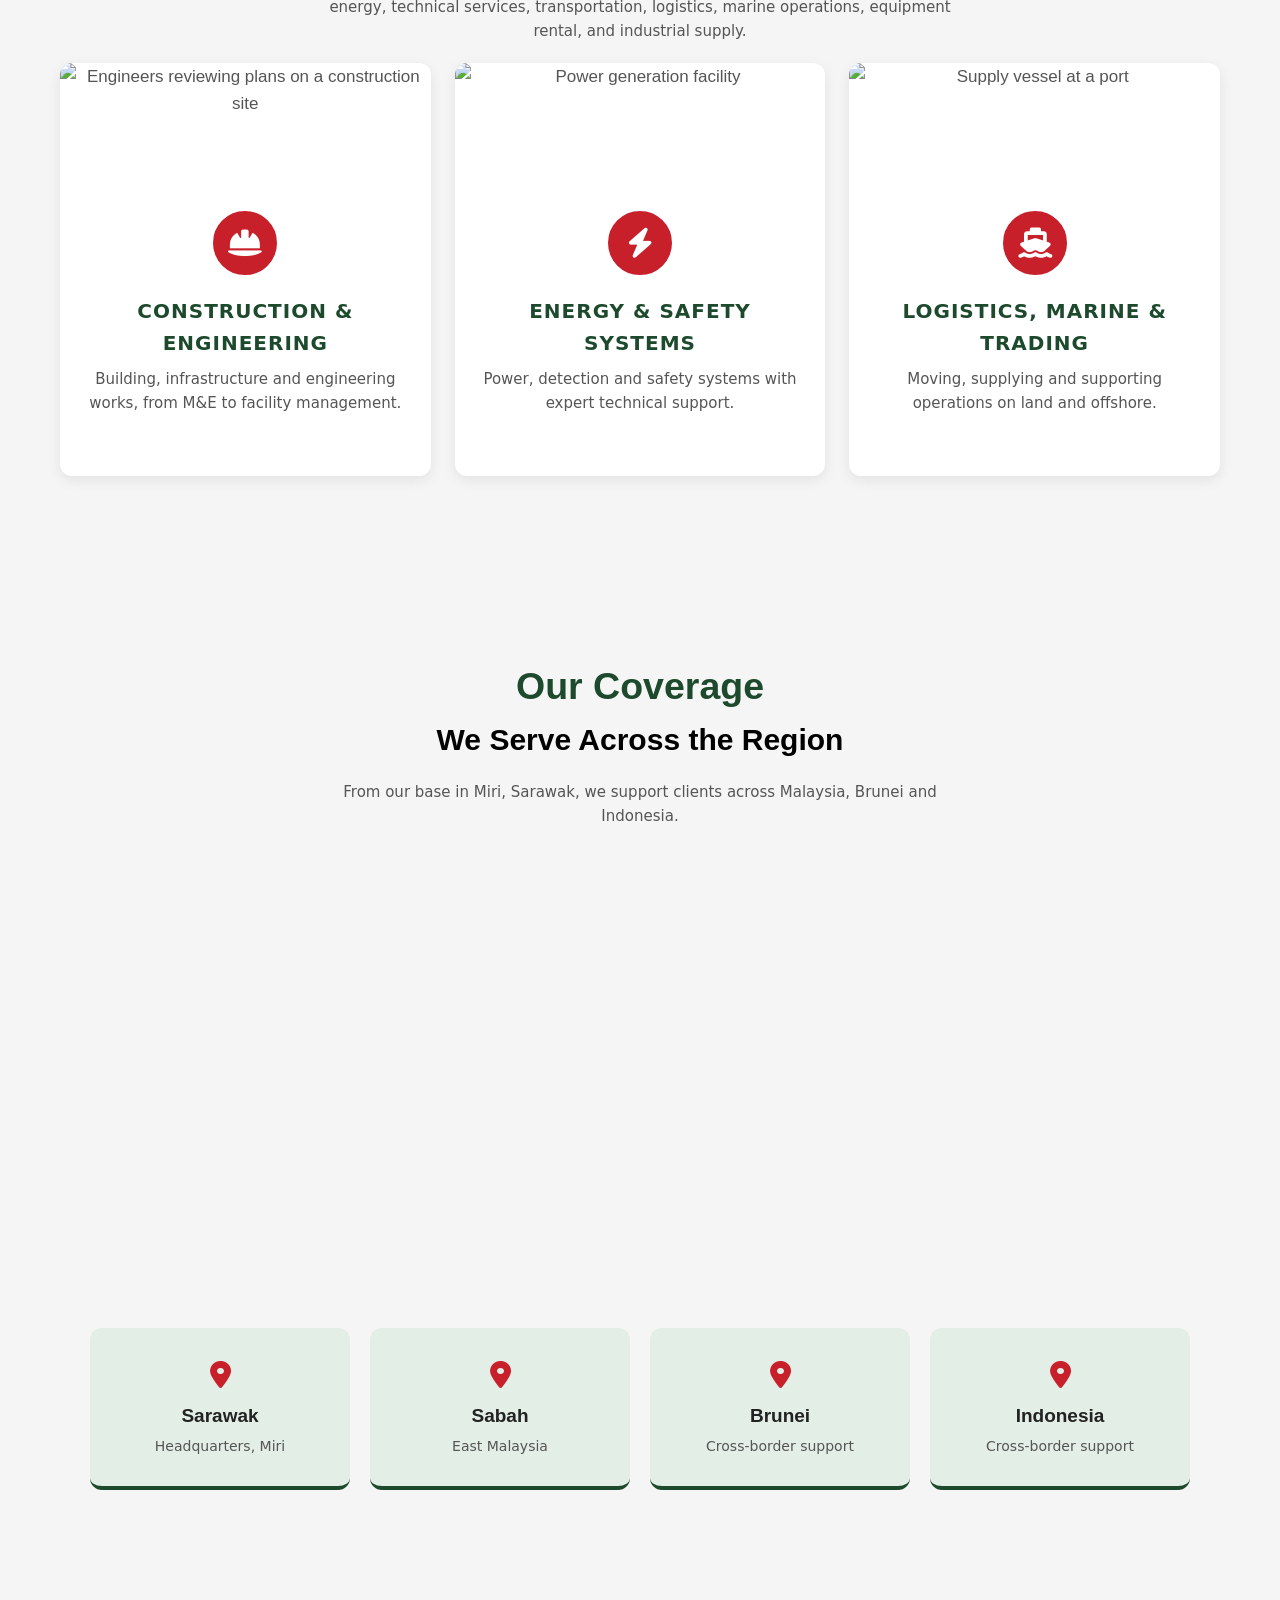
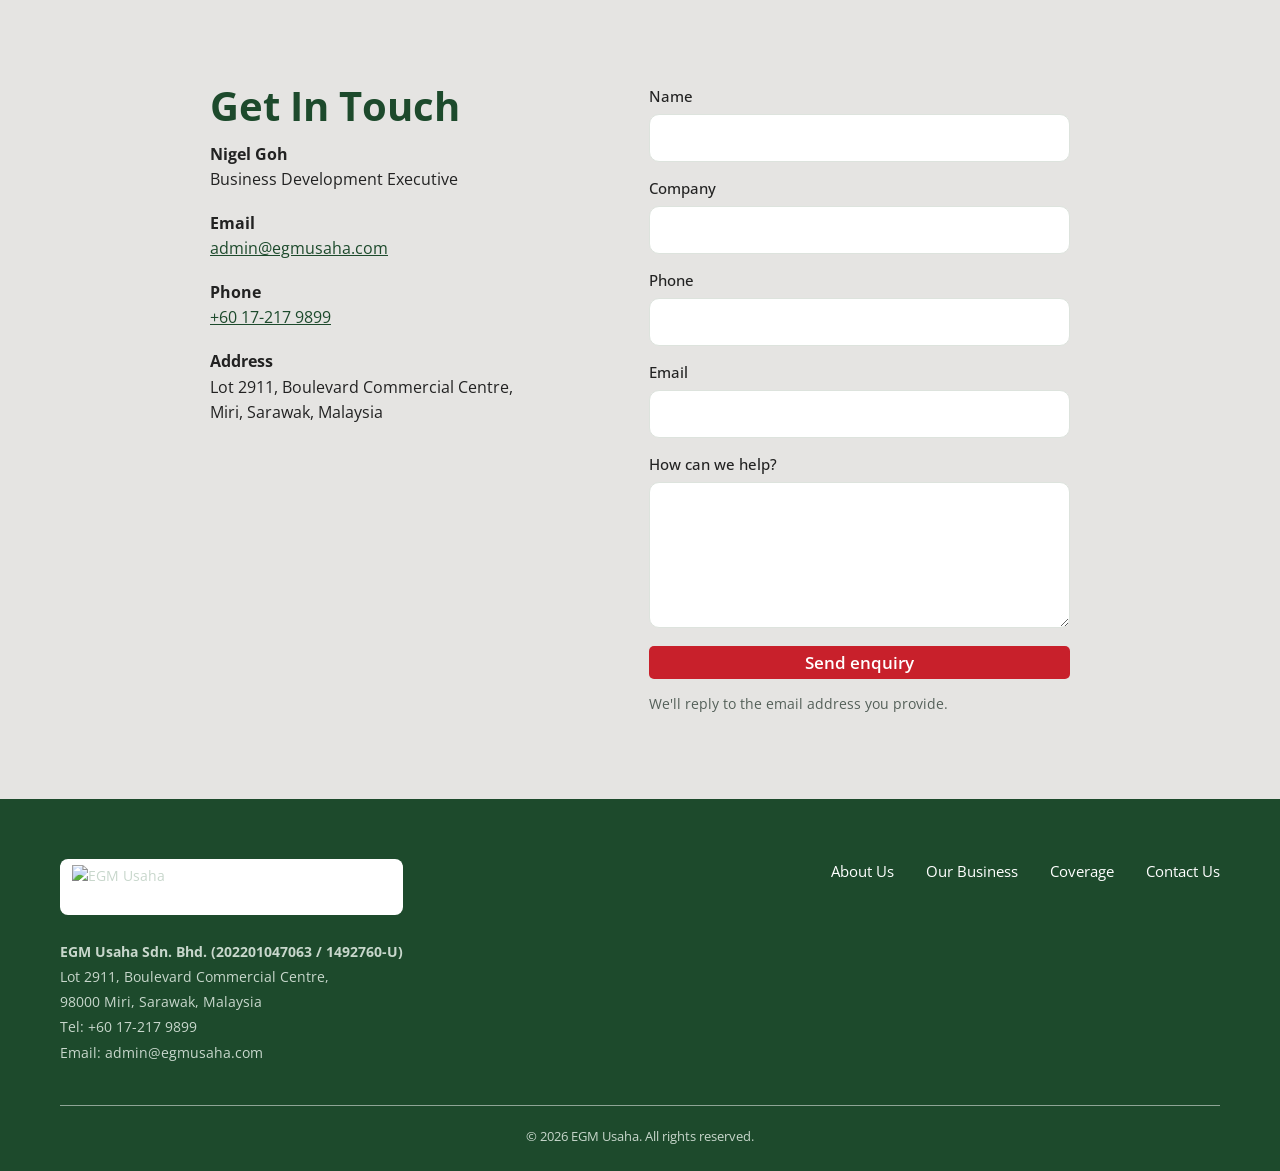
==== commit b3860f9e: "update website" ====
--- a/index.html
+++ b/index.html
@@ -346,7 +346,7 @@
         </div>
 
         <div class="footer-bottom">
-            <p>&copy; 2025 EGM Usaha. All rights reserved.</p>
+            <p>&copy; 2026 EGM Usaha. All rights reserved.</p>
         </div>
     </footer>
 
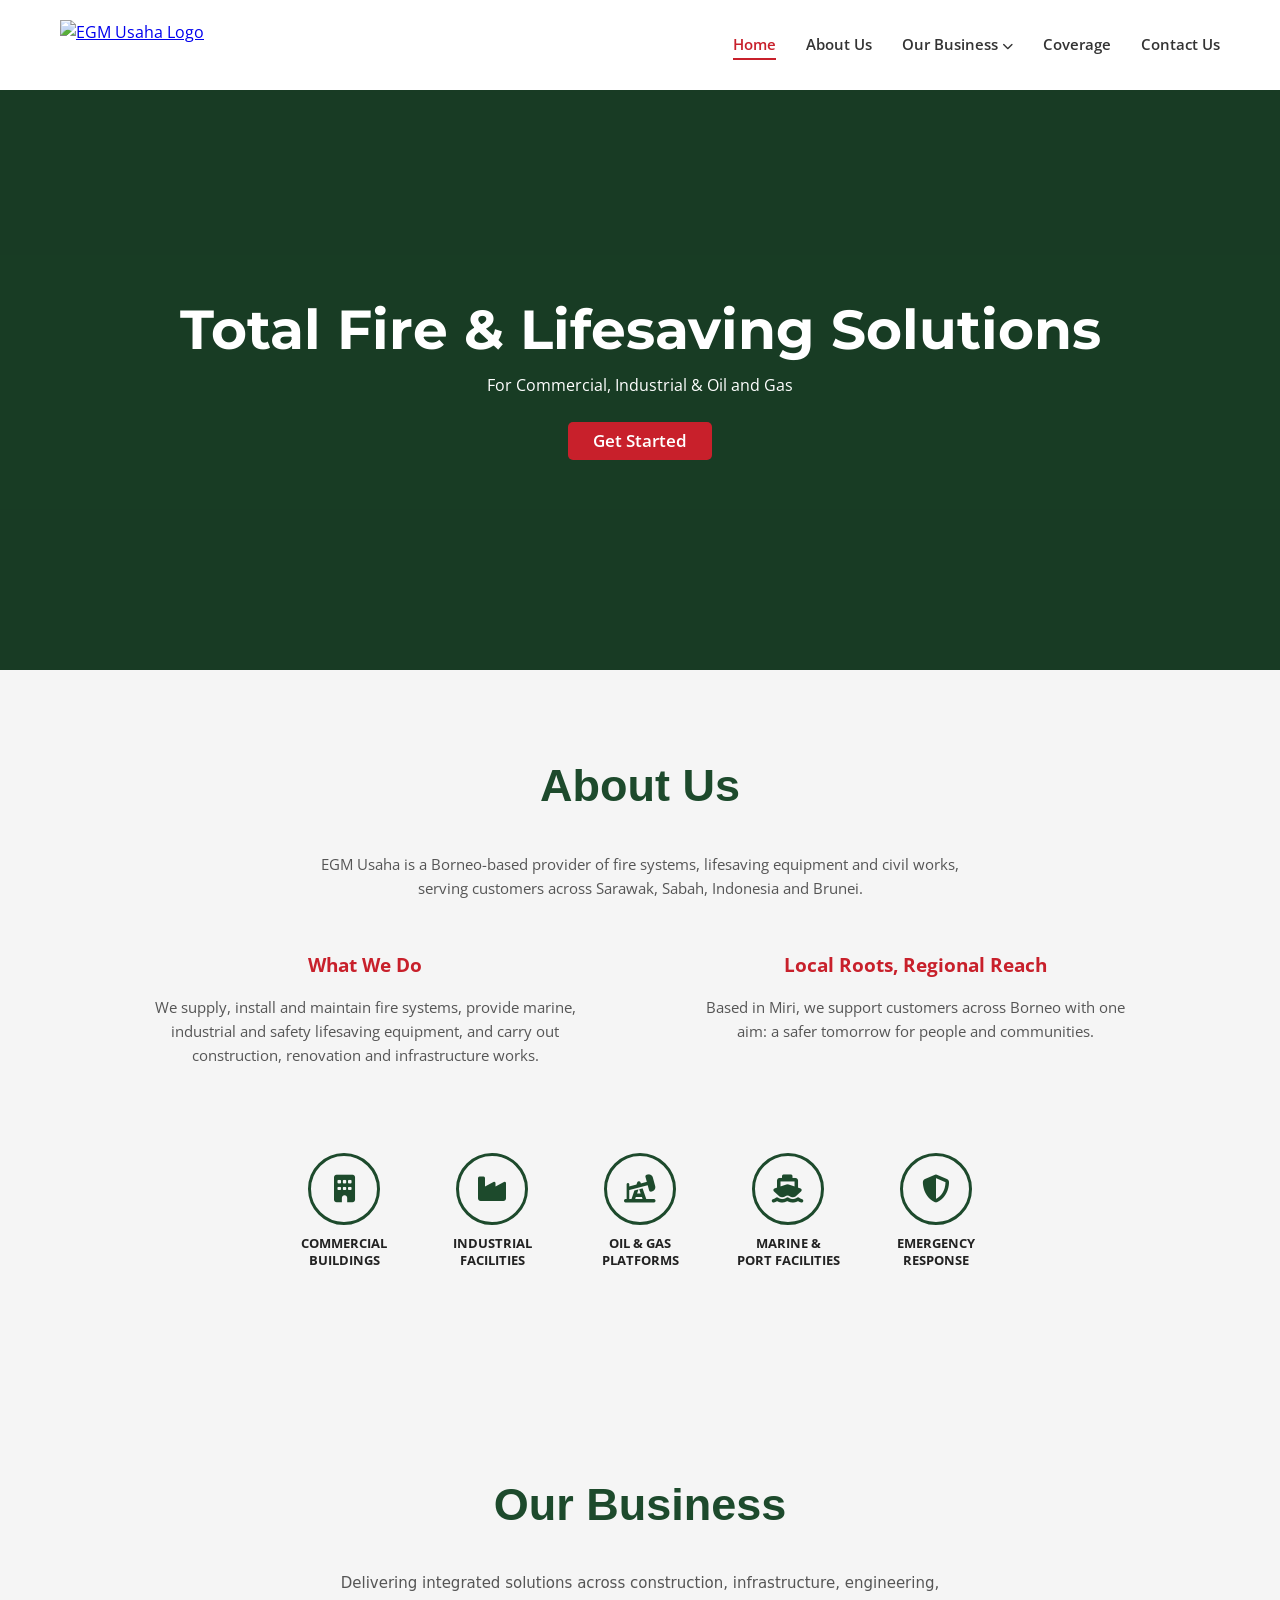
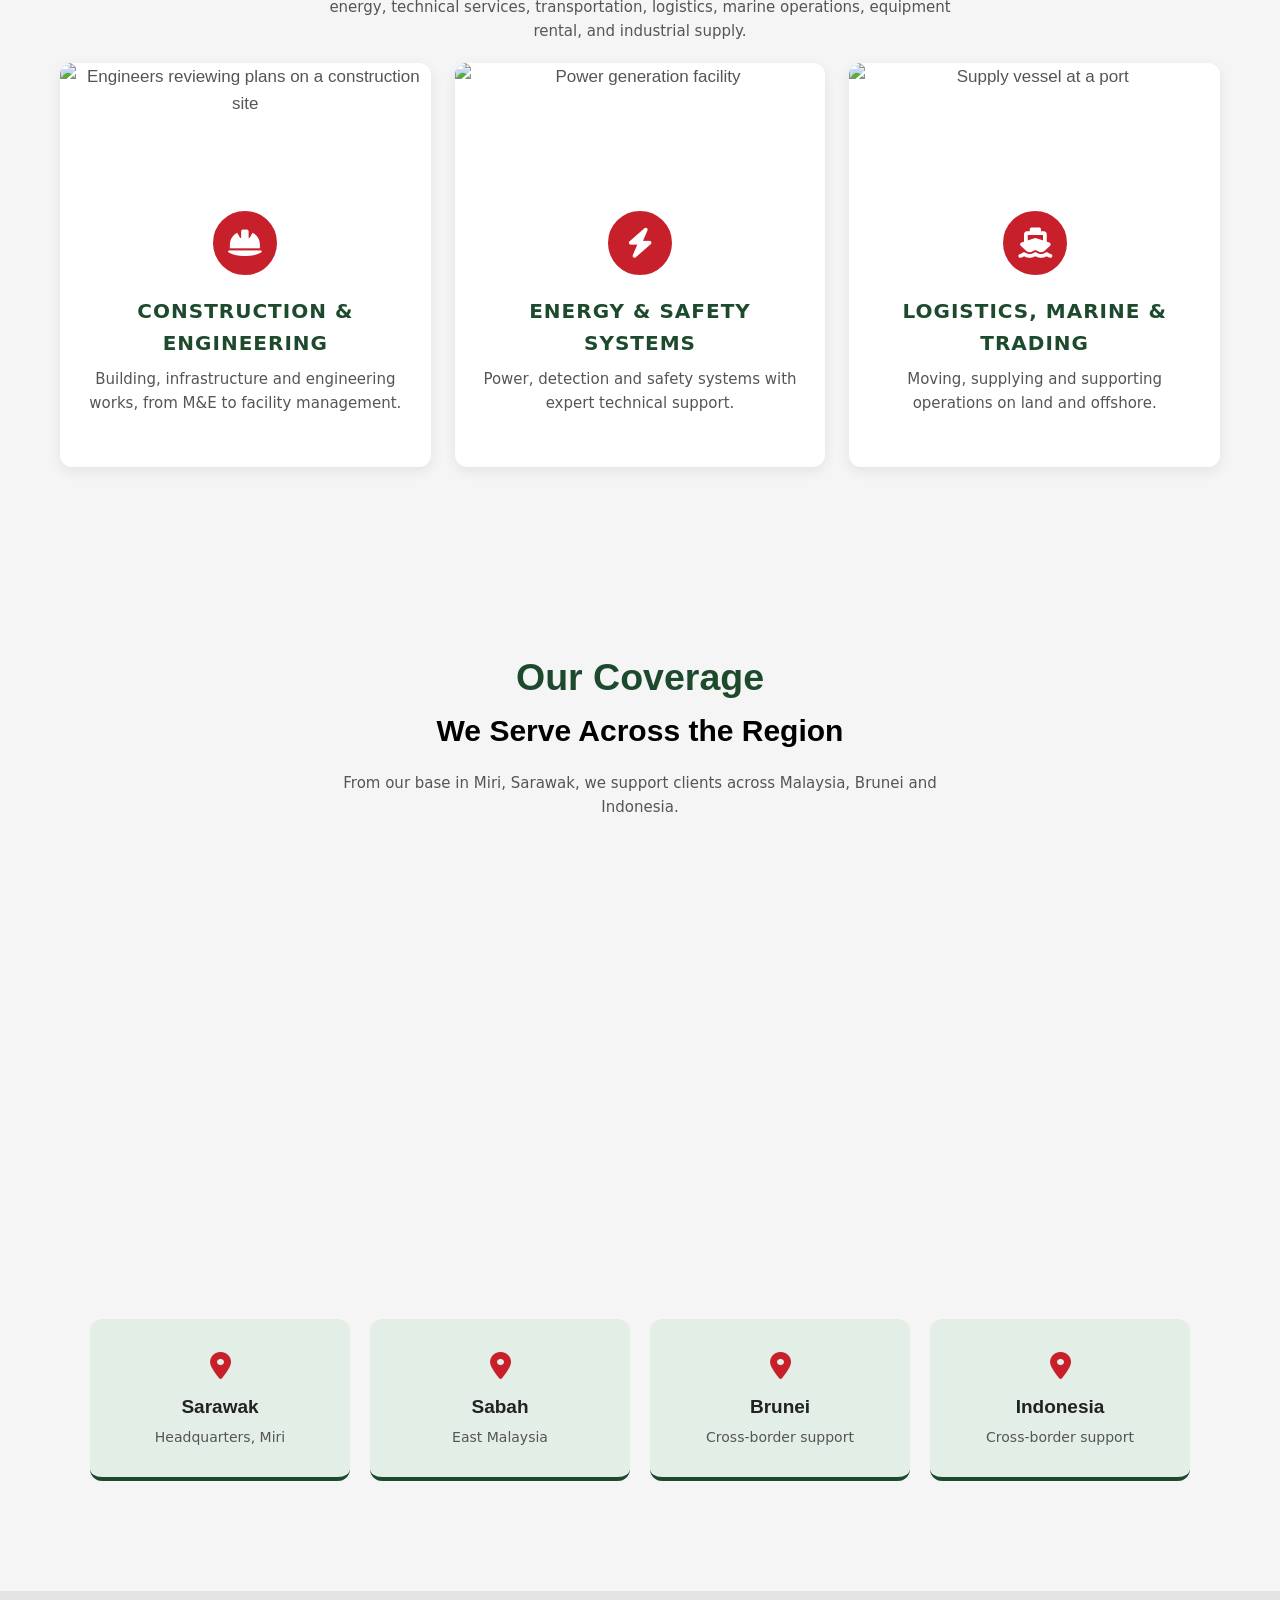
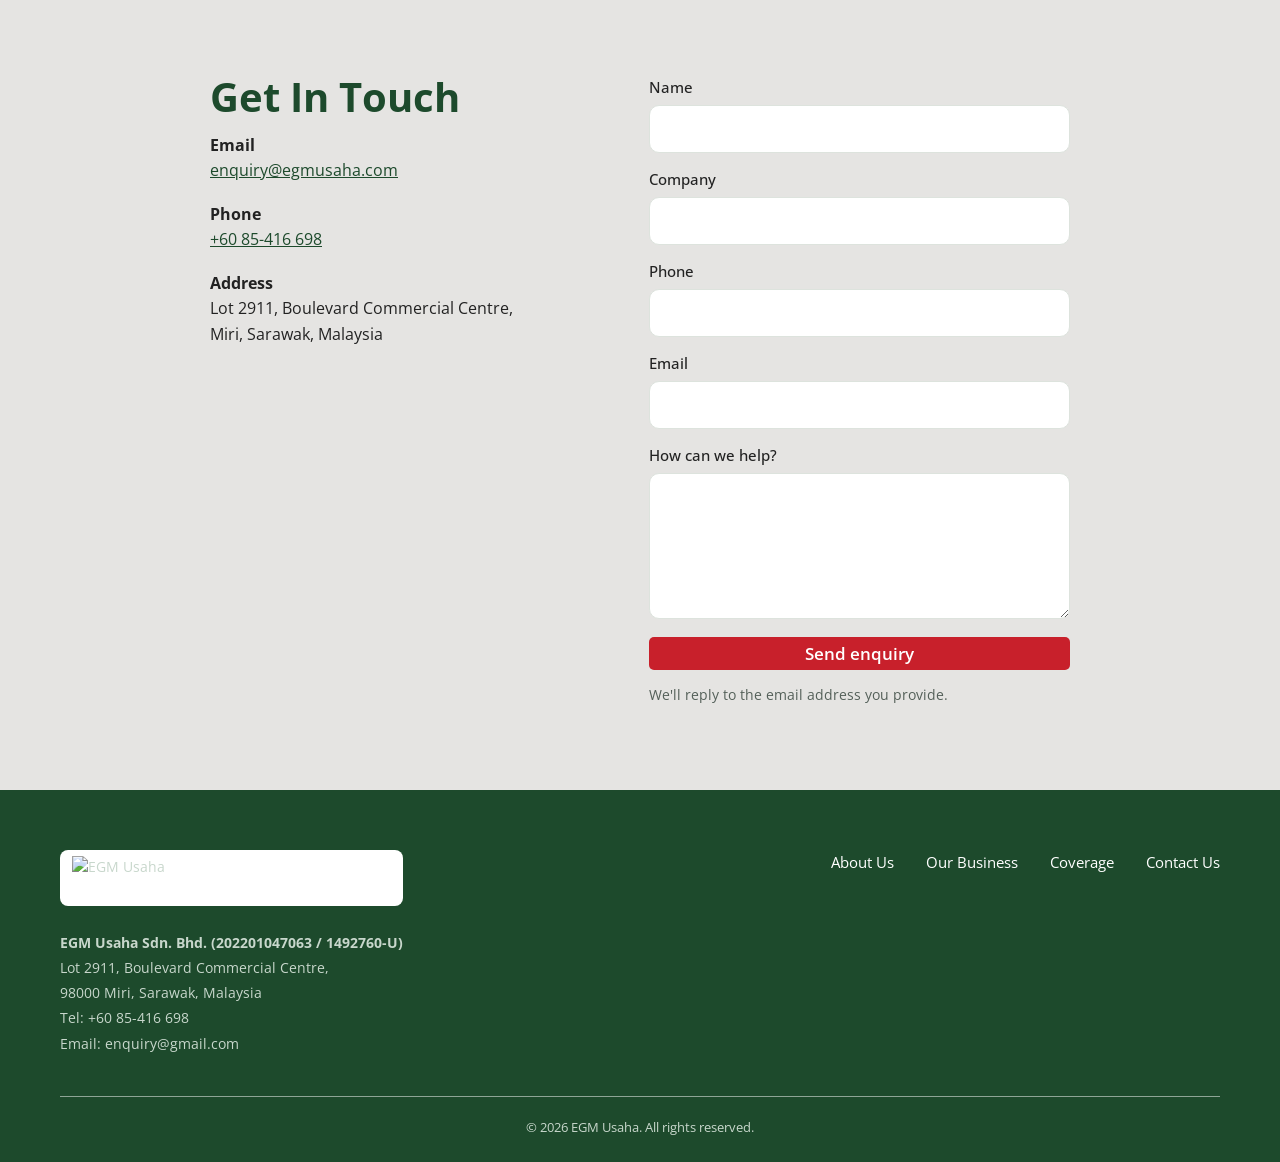
==== commit 39220c1b: "update website" ====
--- a/index.html
+++ b/index.html
@@ -277,9 +277,8 @@
             <div class="contact-info">
                 <h2>Get In Touch</h2>
 
-                <p><strong>Nigel Goh</strong>Business Development Executive</p>
-                <p><strong>Email</strong><a href="mailto:admin@egmusaha.com">admin@egmusaha.com</a></p>
-                <p><strong>Phone</strong><a href="tel: +60172179899">+60 17-217 9899</a></p>
+                <p><strong>Email</strong><a href="mailto:enquiry@egmusaha.com">enquiry@egmusaha.com</a></p>
+                <p><strong>Phone</strong><a href="tel: +60 85-416 698">+60 85-416 698</a></p>
                 <p><strong>Address</strong>Lot 2911, Boulevard Commercial Centre,<br>Miri, Sarawak, Malaysia</p>
             </div>
 
@@ -324,8 +323,8 @@
                     <strong>EGM Usaha Sdn. Bhd. (202201047063 / 1492760-U)</strong><br>
                     Lot 2911, Boulevard Commercial Centre,<br>
                     98000 Miri, Sarawak, Malaysia<br>
-                    Tel: <a href="tel: +60172179899">+60 17-217 9899</a><br>
-                    Email: <a href="mailto:admin@egmusaha.com">admin@egmusaha.com</a>
+                    Tel: <a href="tel: +60 85-416 698">+60 85-416 698</a><br>
+                    Email: <a href="mailto:enquiry@gmail.com">enquiry@gmail.com</a>
                 </address>
             </div>
 
--- a/css/style.css
+++ b/css/style.css
@@ -27,7 +27,7 @@
 }
 
 /*Firefox and old browser load*/
-@keyframe fadeIn{
+@keyframes fadeIn{
     from{ opacity: 0;}
     to{ opacity: 1;}
 }
@@ -494,7 +494,7 @@
 
 .business-reveal{
     display: grid;
-    grid-template-rows: 1cqh;
+    grid-template-rows: 0fr;
     opacity: 1;
     transition: grid-template-rows 0.4s ease, opacity 0.3s ease;
 }
@@ -547,7 +547,7 @@
     transition: color 0.3s;
 }
 
-more-info-btn i{
+.more-info-btn i{
     transition: transform 0.3s;
 }
 
@@ -1115,7 +1115,7 @@
         font-size: 16px;
         font-weight: 600;
     }
-    .navlinks li{
+    .nav-links li{
         border-bottom: 1px solid #eef1ee;
     }
     .navlinks li:last-child{
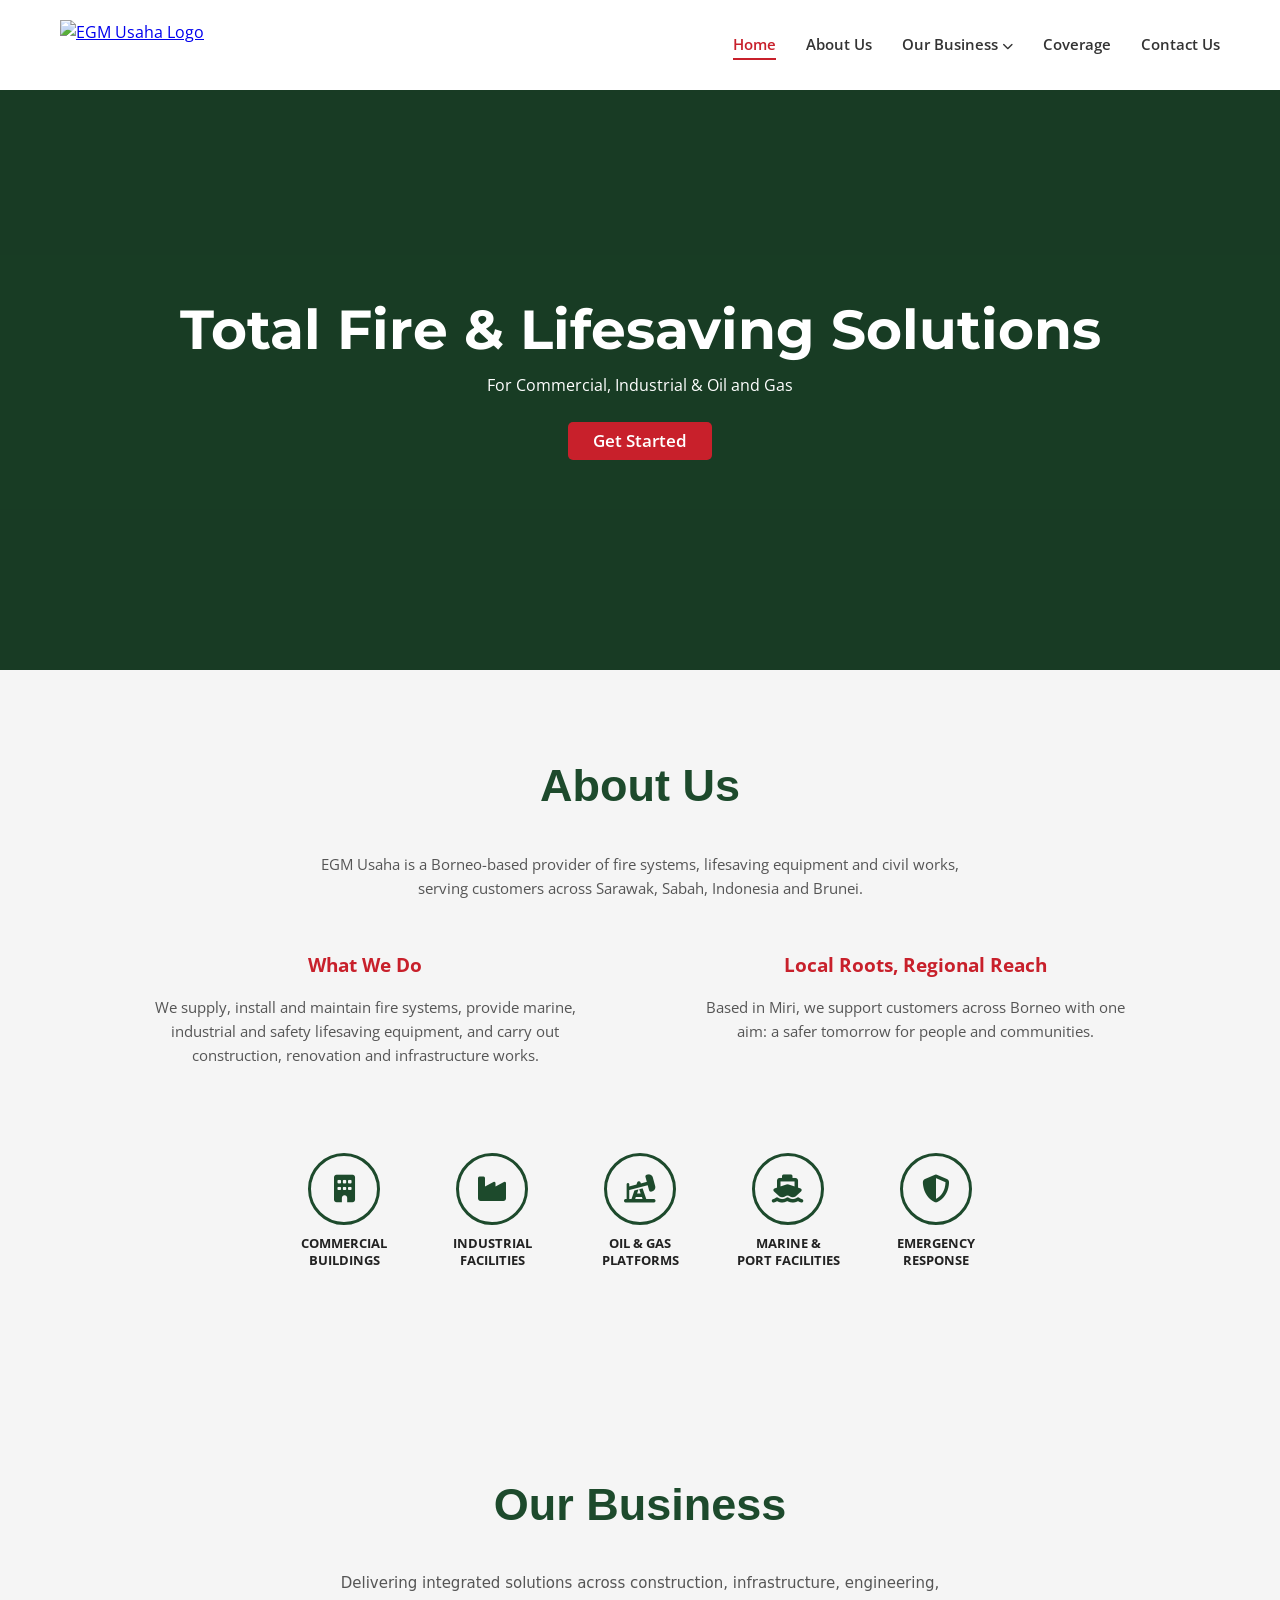
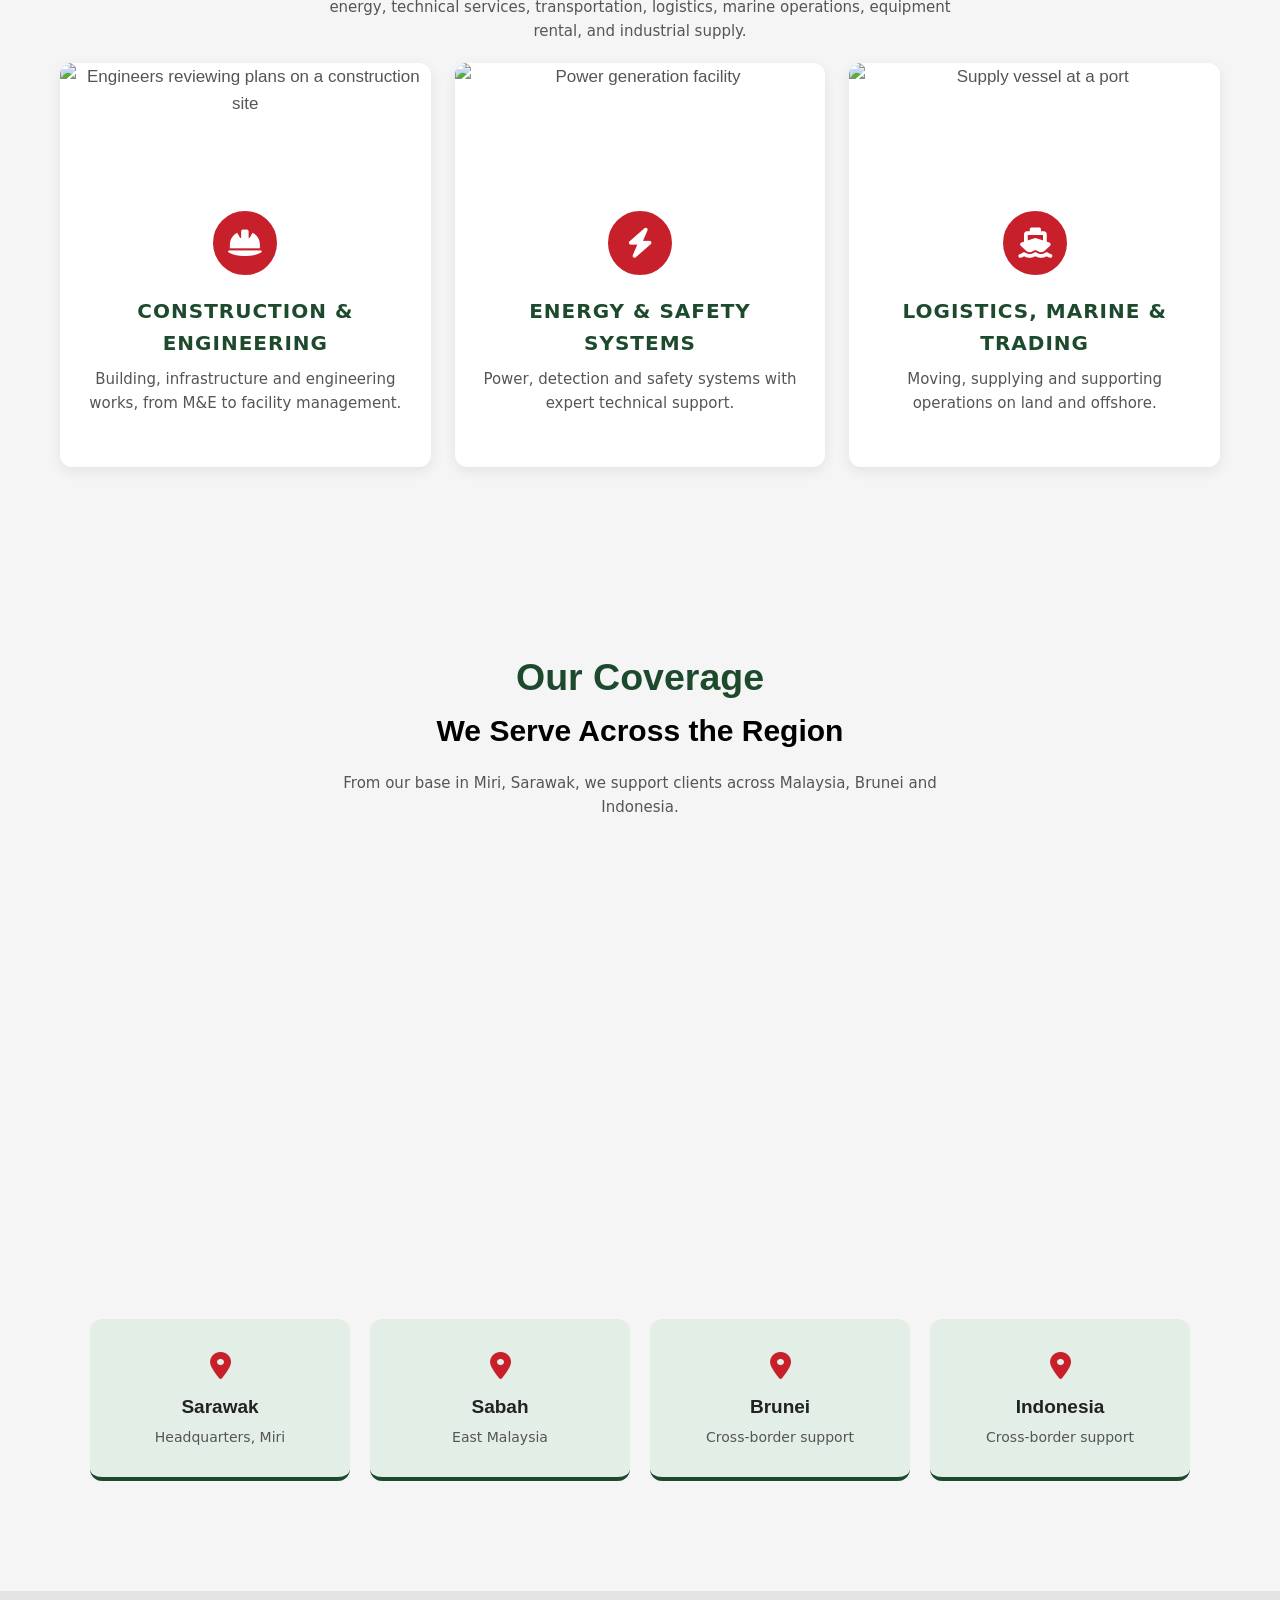
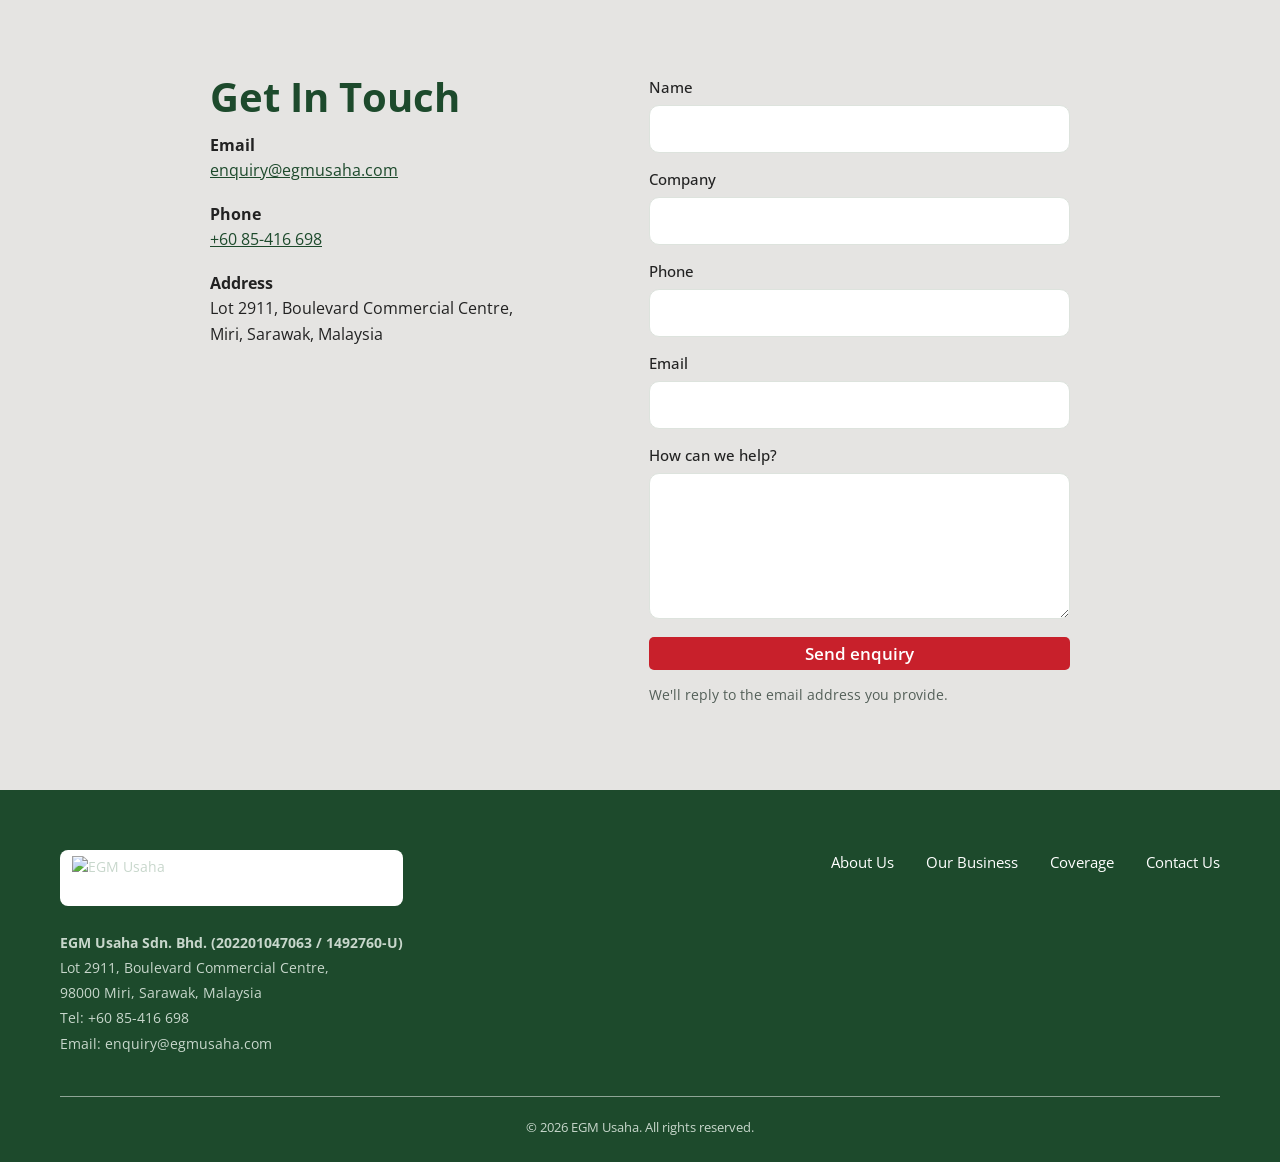
==== commit d43d5398: "update website" ====
--- a/index.html
+++ b/index.html
@@ -4,13 +4,13 @@
     <meta charset="UTF-8">
     <meta name="viewport" content="width=device-width, initial-scale=1.0">
 
-    <title> EGM USAHA - YOUR SOLUTION PROVIDER </title>
+    <title>EGM Usaha | Fire, Safety &amp; Engineering Solutions in Miri, Sarawak</title>
     <link rel="icon" type="image/png" href="images/favicon.png">
 
     <meta name="description" content="EGM Usaha is a Miri-based provider of fire systems, lifesaving equipment, construction, energy and marine services across Sarawak, Sabah, Brunei and Indonesia.">
     <meta property="og:type" content="website">
     <meta property="og:url" content="https://egmusaha.com/">
-    <meta property="og:title" content="EGM USAHA - YOUR SOLUTION PROVIDER">
+    <meta property="og:title" content="EGM Usaha | Fire, Safety &amp; Engineering Solutions in Miri, Sarawak">
     <meta property="og:description" content="EGM Usaha is a Miri-based provider of fire systems, lifesaving equipment, construction, energy and marine services across Sarawak, Sabah, Brunei and Indonesia.">
     <meta property="og:image" content="https://egmusaha.com/images/og-image.png">
 
@@ -21,7 +21,7 @@
     <link href="https://fonts.googleapis.com/css2?family=Montserrat:wght@600;700;800&family=Open+Sans:wght@400;600&display=swap" rel="stylesheet">
 
     <link rel="stylesheet" href="https://unpkg.com/leaflet@1.9.4/dist/leaflet.css">
-    <link rel="stylesheet" href="css/style.css?v=6">
+    <link rel="stylesheet" href="css/style.css?v=10">
 </head>
 
 <body>
@@ -245,23 +245,24 @@
 
             <div id="coverage-map" class="coverage-map"></div>
 
+            <!-- Click a card to zoom the map to that area (see "coverage" in script.js) -->
             <ul class="coverage-list">
-                <li class="coverage-item">
+                <li class="coverage-item" data-place="sarawak" role="button" tabindex="0" aria-pressed="false">
                     <i class="fa-solid fa-location-dot" aria-hidden="true"></i>
                     <h3>Sarawak</h3>
                     <p>Headquarters, Miri</p>
                 </li>
-                <li class="coverage-item">
+                <li class="coverage-item" data-place="sabah" role="button" tabindex="0" aria-pressed="false">
                     <i class="fa-solid fa-location-dot" aria-hidden="true"></i>
                     <h3>Sabah</h3>
                     <p>East Malaysia</p>
                 </li>
-                <li class="coverage-item">
+                <li class="coverage-item" data-place="brunei" role="button" tabindex="0" aria-pressed="false">
                     <i class="fa-solid fa-location-dot" aria-hidden="true"></i>
                     <h3>Brunei</h3>
                     <p>Cross-border support</p>
                 </li>
-                <li class="coverage-item">
+                <li class="coverage-item" data-place="indonesia" role="button" tabindex="0" aria-pressed="false">
                     <i class="fa-solid fa-location-dot" aria-hidden="true"></i>
                     <h3>Indonesia</h3>
                     <p>Cross-border support</p>
@@ -278,14 +279,14 @@
                 <h2>Get In Touch</h2>
 
                 <p><strong>Email</strong><a href="mailto:enquiry@egmusaha.com">enquiry@egmusaha.com</a></p>
-                <p><strong>Phone</strong><a href="tel: +60 85-416 698">+60 85-416 698</a></p>
+                <p><strong>Phone</strong><a href="tel:+6085416698">+60 85-416 698</a></p>
                 <p><strong>Address</strong>Lot 2911, Boulevard Commercial Centre,<br>Miri, Sarawak, Malaysia</p>
             </div>
 
             <form id="contact-form" class="contact-form">
 
                 <!--Web3Forms: sends the enquiry straight to the inbox linked to this key -->
-                <input type="hidden" name="access_key" value="PASTE-NEW-KEY HERE">
+                <input type="hidden" name="access_key" value="3d2d8eaa-edaa-41f8-b5f8-a115f95e72d3">
                 <input type="hidden" name="from_name" value="EGM Usaha Website">
                 <!--Spam trap: real visitors never see or tick this-->
                 <input type="checkbox" name="botcheck" class="hidden" style="display: none;" tabindex="-1" autocomplete="off">
@@ -323,8 +324,8 @@
                     <strong>EGM Usaha Sdn. Bhd. (202201047063 / 1492760-U)</strong><br>
                     Lot 2911, Boulevard Commercial Centre,<br>
                     98000 Miri, Sarawak, Malaysia<br>
-                    Tel: <a href="tel: +60 85-416 698">+60 85-416 698</a><br>
-                    Email: <a href="mailto:enquiry@gmail.com">enquiry@gmail.com</a>
+                    Tel: <a href="tel:+6085416698">+60 85-416 698</a><br>
+                    Email: <a href="mailto:enquiry@egmusaha.com">enquiry@egmusaha.com</a>
                 </address>
             </div>
 
@@ -350,7 +351,7 @@
     </footer>
 
     <script src="https://unpkg.com/leaflet@1.9.4/dist/leaflet.js"></script>
-    <script src="js/script.js?v=12"></script>
+    <script src="js/script.js?v=15"></script>
 
 </body>
 
--- a/css/style.css
+++ b/css/style.css
@@ -163,7 +163,7 @@
         padding: 8px 0;
         background-color: #ffffff;
         border-top: 3px solid var(--red);
-        border-radius: 8px;
+        border-radius: 0;
         box-shadow: 0 10px 24px rgba(0, 0, 0, 0.12);
         opacity: 0;
         visibility: hidden;
@@ -606,11 +606,29 @@
     border-radius: 12px;
     border-bottom: 4px solid var(--green);
     padding: 28px 16px;
-    transition: transform 0.3s;
+    transition: transform 0.3s, background-color 0.3s;
+    cursor: pointer;
 }
 
 .coverage-item:hover{
     transform: translateY(-6px);
+}
+
+.coverage-item:focus-visible{
+    outline: 2px solid var(--green);
+    outline-offset: 3px;
+}
+
+/* Card that is currently shown on the map */
+.coverage-item.is-active{
+    background-color: var(--green);
+    border-bottom-color: var(--red);
+}
+
+.coverage-item.is-active i,
+.coverage-item.is-active h3,
+.coverage-item.is-active p{
+    color: #ffffff;
 }
 
 .coverage-item i{
@@ -662,6 +680,70 @@
 
 .coverage-map .map-label::before{
     display:none;
+}
+
+/* Card clicked: chosen pin grows, the others fade */
+.coverage-map .map-pin i{
+    display: inline-block;
+    transform-origin: 50% 100%;
+    transition: transform 0.3s;
+}
+
+.coverage-map .map-pin.is-active i{
+    transform: scale(1.25);
+}
+
+.coverage-map .map-pin,
+.coverage-map .map-label{
+    transition: opacity 0.3s;
+}
+
+.coverage-map .map-pin.is-dimmed{
+    opacity: 0.35;
+}
+
+/* Area names are hidden; only the clicked card's name shows.
+   Leaflet sets the label opacity inline, so !important is needed here */
+.coverage-map .map-label{
+    opacity: 0 !important;
+}
+
+.coverage-map .map-label.is-active{
+    opacity: 1 !important;
+    color: var(--red);
+    border-bottom-color: var(--red);
+    font-size: 17px;
+}
+
+/* "Show all areas" button on the map, only while zoomed in */
+.map-reset{
+    display: none;
+    align-items: center;
+    gap: 8px;
+    padding: 8px 14px;
+    border: none;
+    border-radius: 6px;
+    background-color: #ffffff;
+    color: var(--green);
+    font-family: inherit;
+    font-size: 14px;
+    font-weight: 600;
+    cursor: pointer;
+    box-shadow: 0 2px 8px rgba(0, 0, 0, 0.2);
+}
+
+.map-reset:hover{
+    background-color: var(--green);
+    color: #ffffff;
+}
+
+.map-reset:focus-visible{
+    outline: 2px solid var(--green);
+    outline-offset: 2px;
+}
+
+.coverage-map.is-zoomed .map-reset{
+    display: inline-flex;
 }
 
 /*Headquaters card*/
@@ -1189,3 +1271,16 @@
 }
 
 
+
+/* Scroll fade-in: script.js adds .reveal to cards and blocks, then .is-visible
+   when they scroll into view. Without JavaScript nothing is hidden. */
+.reveal:not(.is-visible){
+    opacity: 0;
+}
+.reveal.is-visible{
+    animation: revealUp 0.7s ease-out backwards;
+}
+@keyframes revealUp{
+    from{ opacity: 0; transform: translateY(24px); }
+    to{ opacity: 1; transform: none; }
+}
